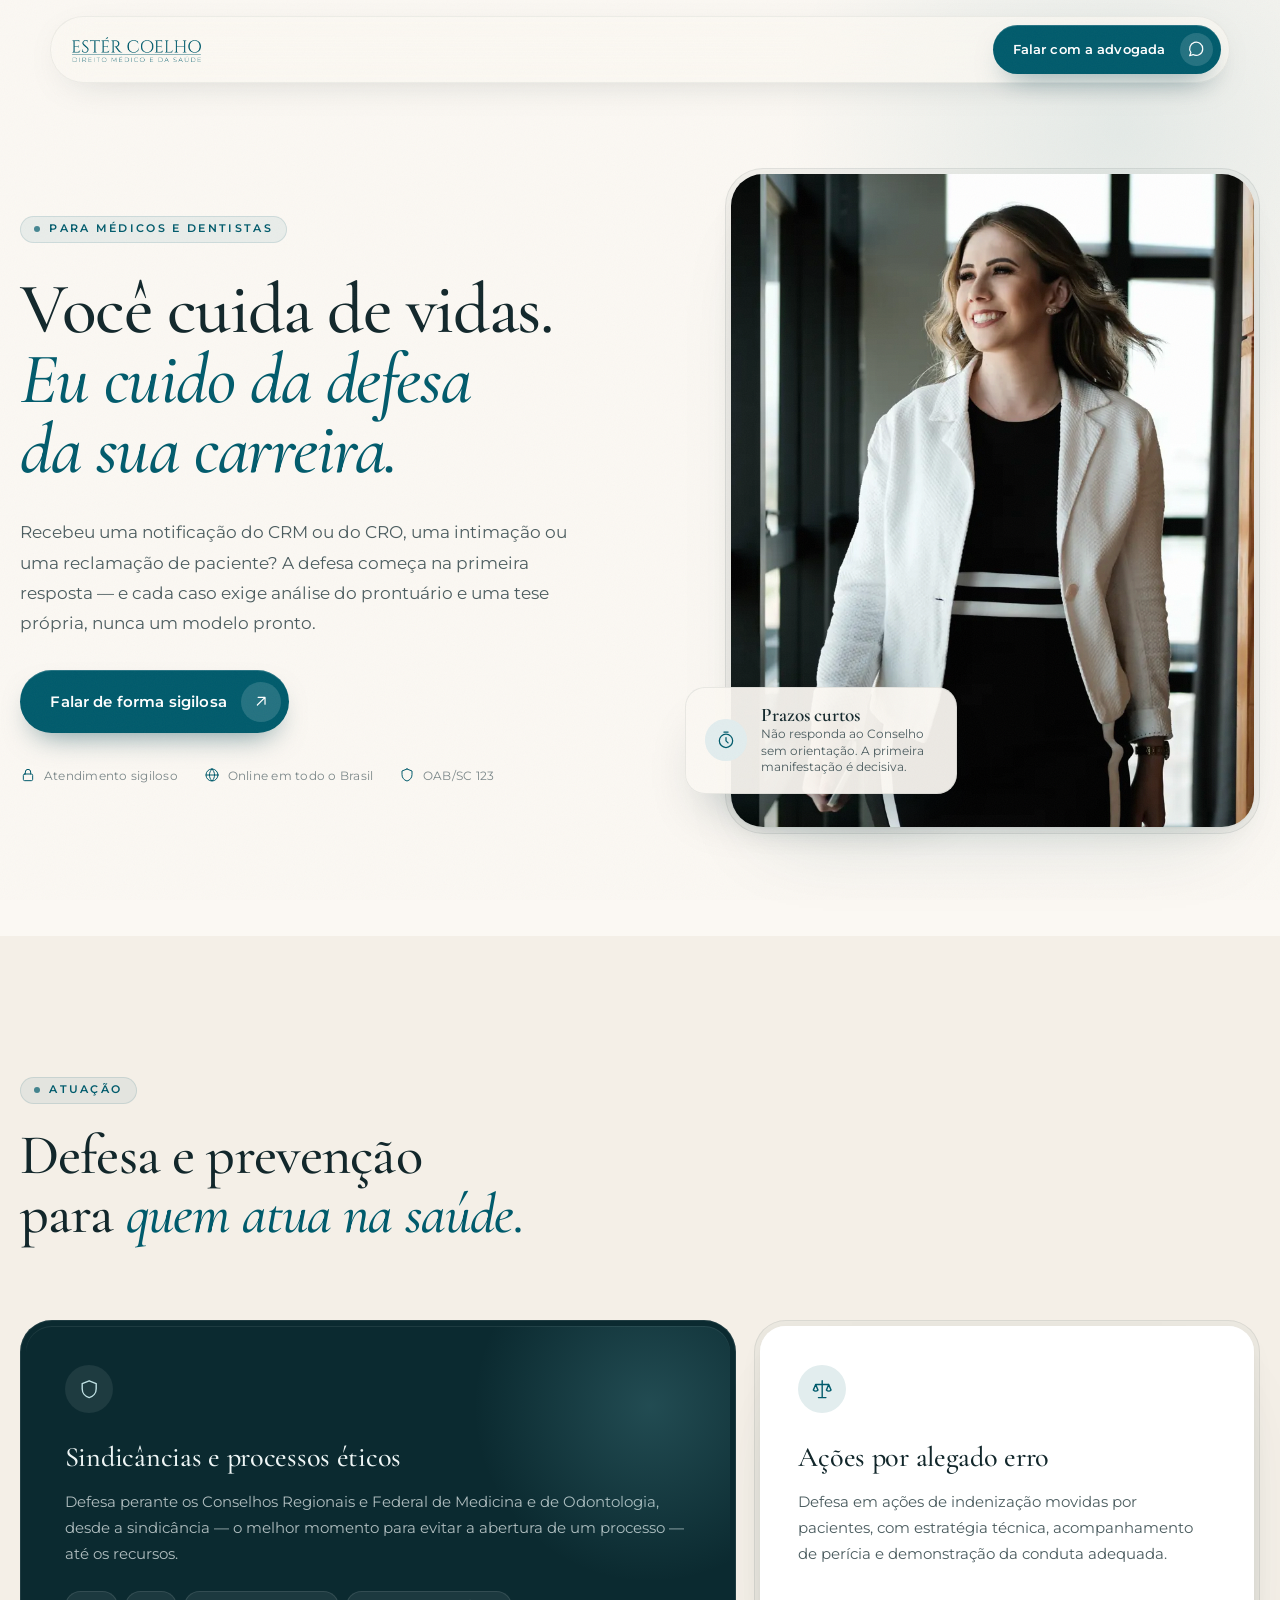
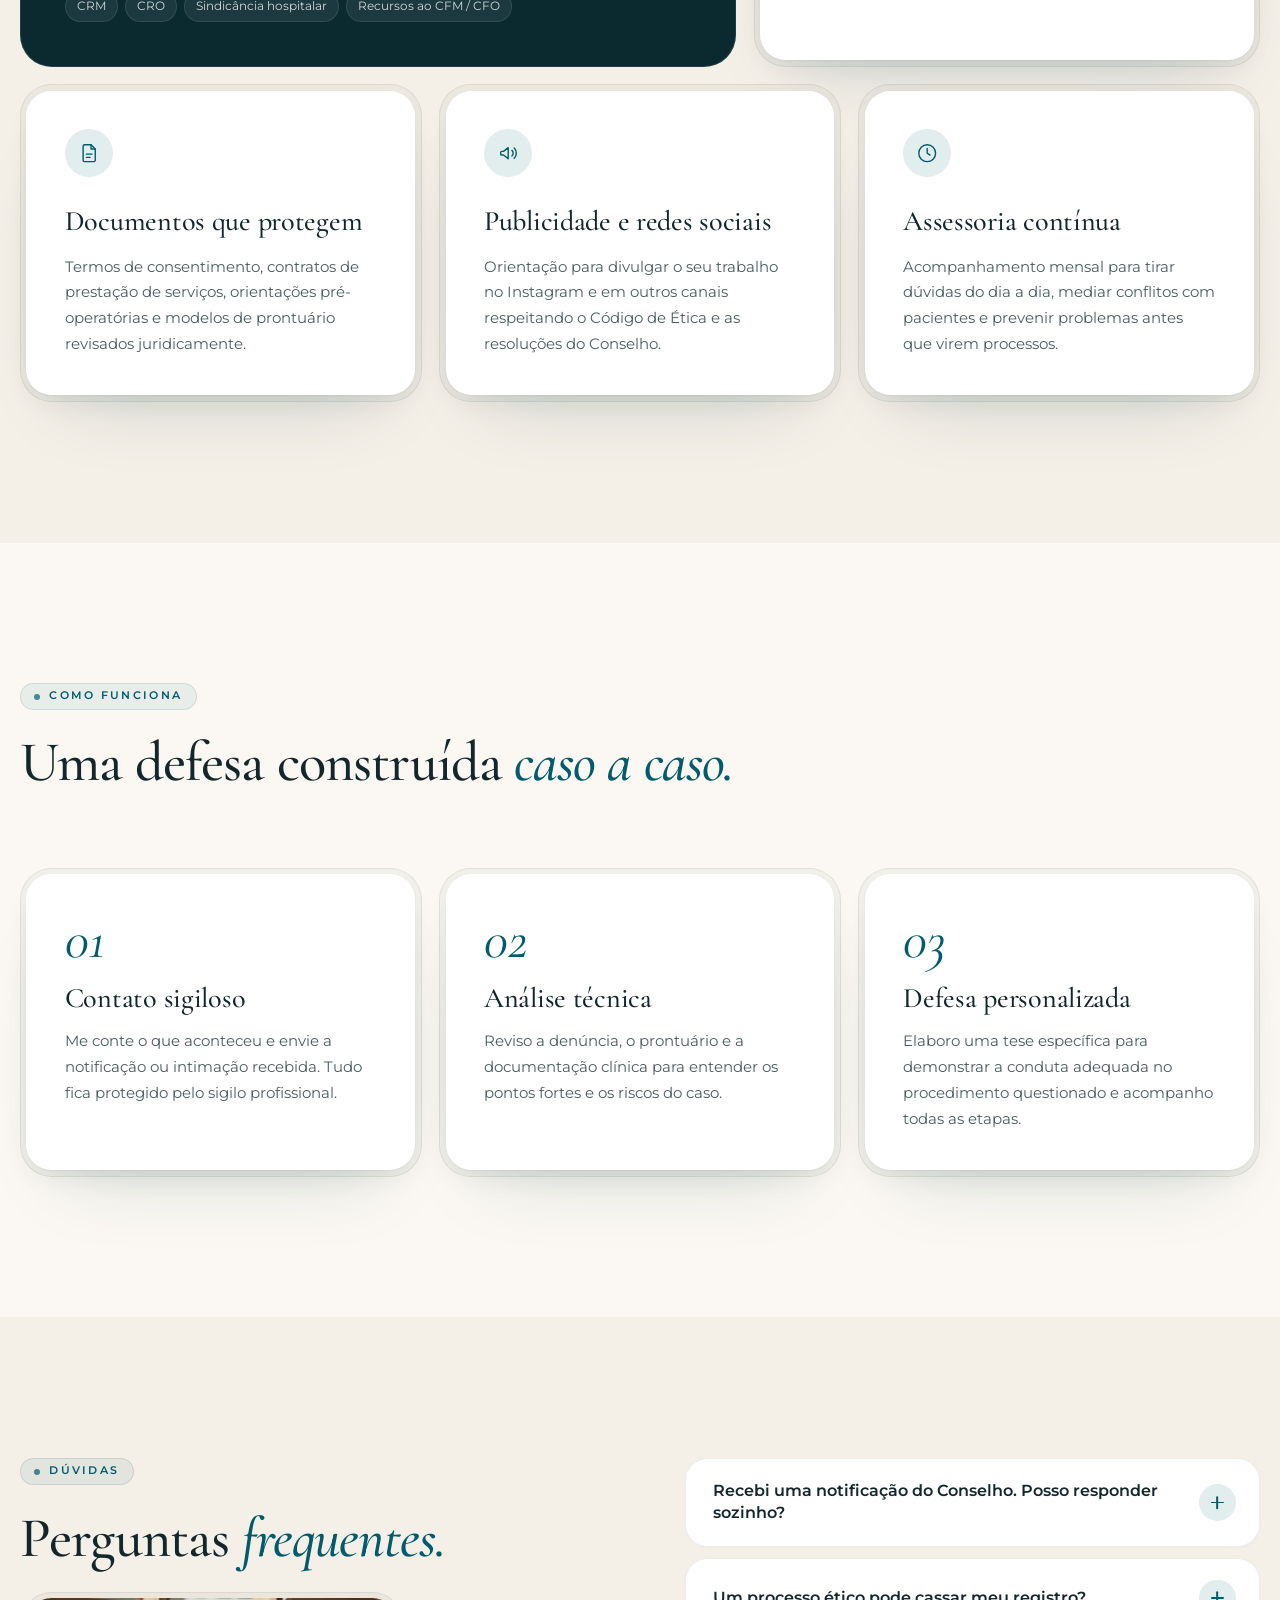
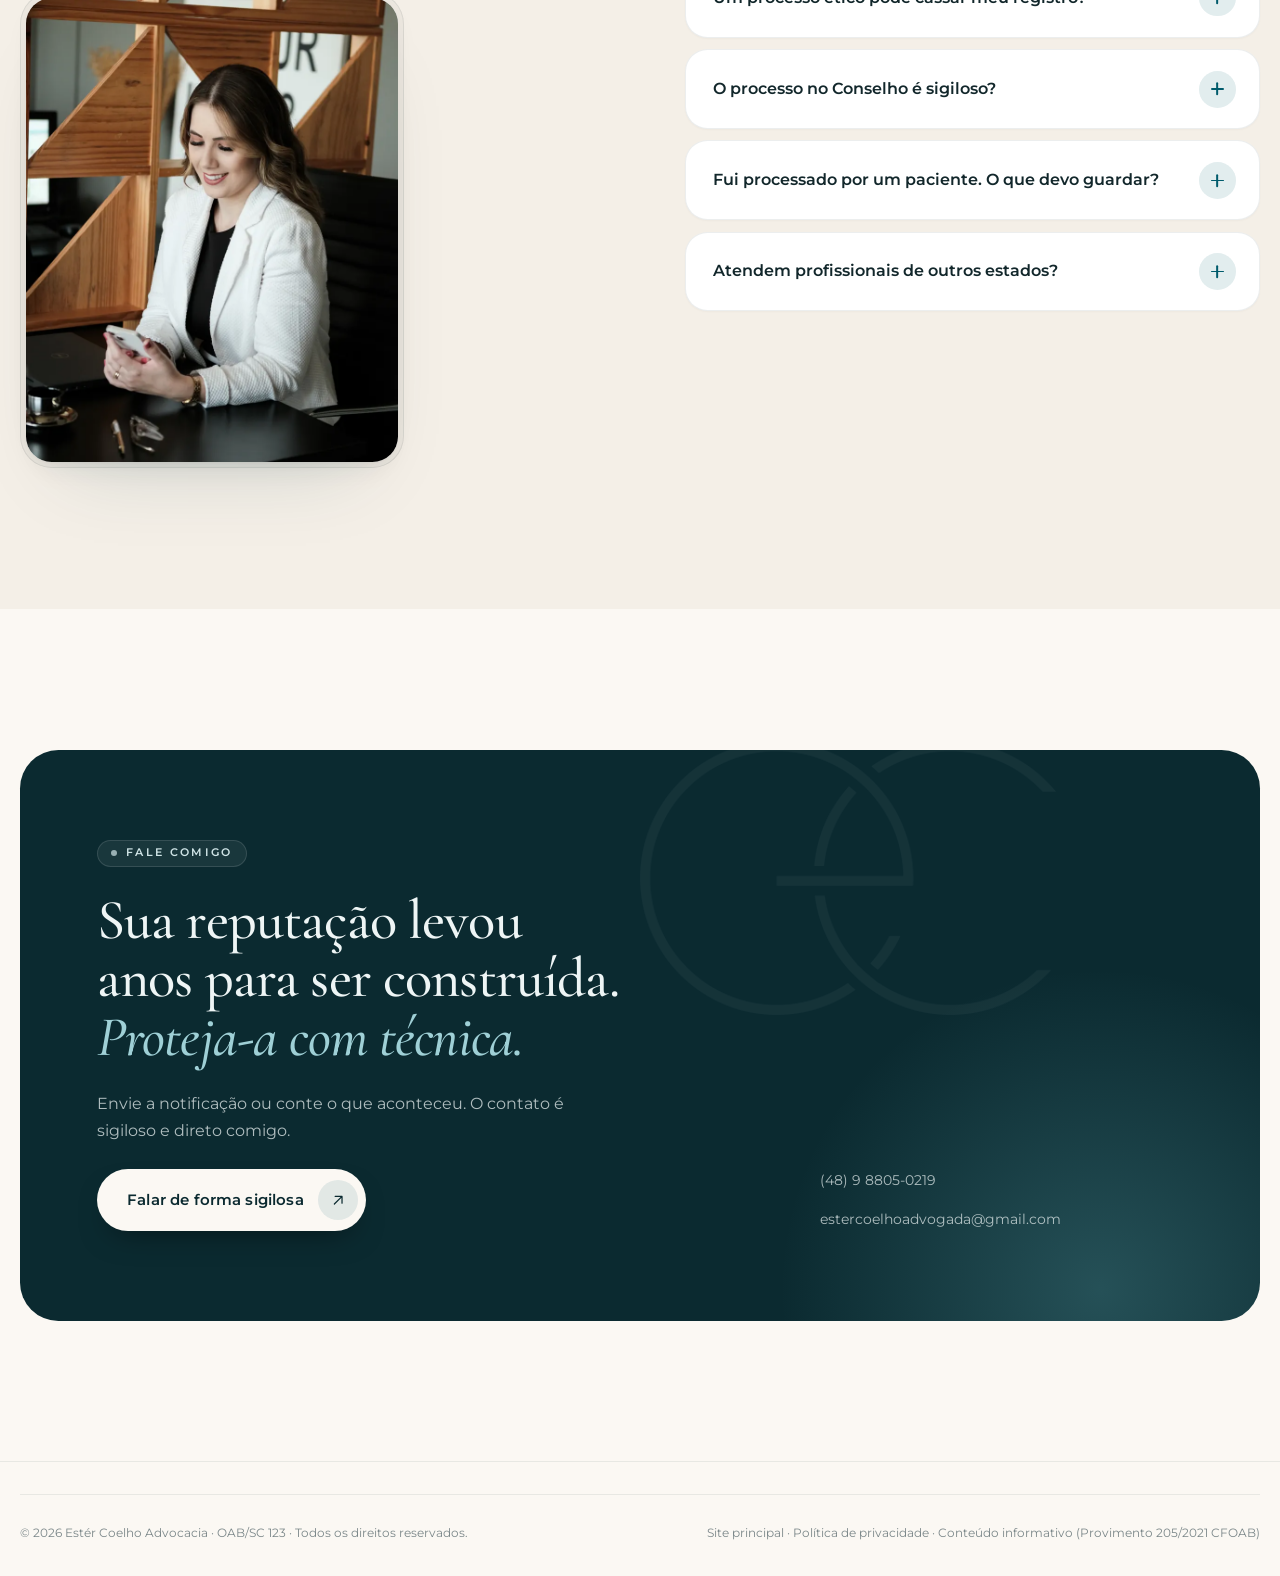
==== defesa-medica/index.html @ e285708c "Site Estér Coelho Advocacia: institucional e landing pages - Site institucional (Direito Médico e da" ====
<!doctype html>
<html lang="pt-BR">
<head>
  <meta charset="utf-8">
  <meta name="viewport" content="width=device-width, initial-scale=1">
  <title>Defesa de médicos e dentistas no CRM e CRO | Estér Coelho Advocacia</title>
  <meta name="description" content="Defesa técnica em sindicâncias e processos ético-profissionais no CRM e CRO e em ações por alegado erro médico ou odontológico. Atendimento sigiloso, online em todo o Brasil.">
  <meta name="theme-color" content="#fbf8f3">
  <link rel="canonical" href="https://estercoelho.akaistudio.com.br/defesa-medica/">
  <link rel="icon" type="image/png" href="../assets/img/favicon.png">
  <link rel="apple-touch-icon" href="../assets/img/apple-touch-icon.png">

  <meta property="og:type" content="website">
  <meta property="og:locale" content="pt_BR">
  <meta property="og:title" content="Recebeu uma notificação do CRM ou CRO?">
  <meta property="og:description" content="Defesa técnica e sigilosa para médicos e dentistas em processos éticos e ações judiciais.">
  <meta property="og:image" content="https://estercoelho.akaistudio.com.br/assets/img/ester-sorrindo-1400.webp">

  <link rel="preconnect" href="https://fonts.googleapis.com">
  <link rel="preconnect" href="https://fonts.gstatic.com" crossorigin>
  <link href="https://fonts.googleapis.com/css2?family=Cormorant+Garamond:ital,wght@0,500;0,600;1,500&family=Montserrat:wght@400;500;600&display=swap" rel="stylesheet">
  <link rel="stylesheet" href="../assets/css/style.css">
  <link rel="preload" as="image" href="../assets/img/ester-caminhando-800.webp" imagesrcset="../assets/img/ester-caminhando-800.webp 800w, ../assets/img/ester-caminhando-1400.webp 1400w" imagesizes="(max-width: 860px) 92vw, 44vw">
  <script>document.documentElement.classList.add("js")</script>
</head>
<body>
  <a class="skip-link" href="#conteudo">Pular para o conteúdo</a>

  <header class="nav lp-nav" aria-label="Principal">
    <a class="nav__brand" href="../" aria-label="Estér Coelho Advocacia — início">
      <img src="../assets/img/assinatura-cor.png" alt="Estér Coelho — Direito Médico e da Saúde" width="900" height="179">
    </a>
    <a class="btn nav__cta" data-cta="lp-defesa-nav" href="https://wa.me/5548988050219?text=Ol%C3%A1%2C%20sou%20profissional%20da%20sa%C3%BAde%20e%20preciso%20de%20orienta%C3%A7%C3%A3o%20sobre%20um%20processo." target="_blank" rel="noopener">
      <span class="nav__cta-label">Falar com a advogada</span>
      <span class="btn__icon" aria-hidden="true"><svg viewBox="0 0 24 24" fill="none" stroke="currentColor" stroke-width="1.6" stroke-linecap="round" stroke-linejoin="round"><path d="M20.5 11.6a8.5 8.5 0 0 1-12.6 7.4L3.5 20.5l1.6-4.2A8.5 8.5 0 1 1 20.5 11.6Z"/></svg></span>
    </a>
  </header>

  <main id="conteudo">

    <section class="hero lp-hero">
      <div class="wrap hero__grid">
        <div class="hero__copy">
          <span class="eyebrow reveal">Para médicos e dentistas</span>
          <h1 class="display reveal" style="--d:.08s">Você cuida de vidas. <em>Eu cuido da defesa da sua carreira.</em></h1>
          <p class="lead reveal" style="--d:.16s">Recebeu uma notificação do CRM ou do CRO, uma intimação ou uma reclamação de paciente? A defesa começa na primeira resposta — e cada caso exige análise do prontuário e uma tese própria, nunca um modelo pronto.</p>
          <div class="hero__actions reveal" style="--d:.24s">
            <a class="btn btn--lg" data-cta="lp-defesa-hero" href="https://wa.me/5548988050219?text=Ol%C3%A1%2C%20sou%20profissional%20da%20sa%C3%BAde%20e%20preciso%20de%20orienta%C3%A7%C3%A3o%20sobre%20um%20processo." target="_blank" rel="noopener">
              Falar de forma sigilosa
              <span class="btn__icon" aria-hidden="true"><svg viewBox="0 0 24 24" fill="none" stroke="currentColor" stroke-width="1.6" stroke-linecap="round" stroke-linejoin="round"><path d="M7 17 17 7M8 7h9v9"/></svg></span>
            </a>
          </div>
          <div class="hero__meta reveal" style="--d:.32s">
            <span><svg viewBox="0 0 24 24" fill="none" stroke="currentColor" stroke-width="1.5" stroke-linecap="round" stroke-linejoin="round"><rect x="5" y="10.5" width="14" height="10" rx="2"/><path d="M8 10.5V7.5a4 4 0 0 1 8 0v3"/></svg>Atendimento sigiloso</span>
            <span><svg viewBox="0 0 24 24" fill="none" stroke="currentColor" stroke-width="1.5" stroke-linecap="round" stroke-linejoin="round"><circle cx="12" cy="12" r="9"/><path d="M3 12h18M12 3c2.5 2.6 3.8 5.6 3.8 9s-1.3 6.4-3.8 9c-2.5-2.6-3.8-5.6-3.8-9S9.5 5.6 12 3Z"/></svg>Online em todo o Brasil</span>
            <span><svg viewBox="0 0 24 24" fill="none" stroke="currentColor" stroke-width="1.5" stroke-linecap="round" stroke-linejoin="round"><path d="M12 3 4.5 6v5.5c0 4.6 3.1 8.4 7.5 9.5 4.4-1.1 7.5-4.9 7.5-9.5V6L12 3Z"/></svg>OAB/SC 123</span>
          </div>
        </div>

        <div class="hero__visual reveal" style="--d:.2s">
          <div class="bezel">
            <div class="bezel__core photo">
              <img src="../assets/img/ester-caminhando-800.webp" srcset="../assets/img/ester-caminhando-800.webp 800w, ../assets/img/ester-caminhando-1400.webp 1400w" sizes="(max-width: 860px) 92vw, 44vw" alt="Advogada Estér Coelho caminhando no escritório, de blazer branco" width="800" height="1200" fetchpriority="high">
            </div>
          </div>
          <div class="float-card">
            <span class="float-card__icon" aria-hidden="true"><svg viewBox="0 0 24 24" fill="none" stroke="currentColor" stroke-width="1.5" stroke-linecap="round" stroke-linejoin="round"><circle cx="12" cy="13" r="8"/><path d="M12 9v4l2.5 2.5M9.5 2.5h5"/></svg></span>
            <div><strong>Prazos curtos</strong><small>Não responda ao Conselho sem orientação. A primeira manifestação é decisiva.</small></div>
          </div>
        </div>
      </div>
    </section>

    <section class="section section--tint">
      <div class="wrap">
        <div class="section-head">
          <span class="eyebrow reveal">Atuação</span>
          <h2 class="h2 reveal" style="--d:.08s">Defesa e prevenção para <em>quem atua na saúde.</em></h2>
        </div>
        <div class="bento">
          <article class="bezel bezel--dark span-7 reveal" style="background:var(--brand-night)">
            <div class="bezel__core card card--feature">
              <span class="card__icon" aria-hidden="true"><svg viewBox="0 0 24 24" fill="none" stroke="currentColor" stroke-width="1.5" stroke-linecap="round" stroke-linejoin="round"><path d="M12 3 4.5 6v5.5c0 4.6 3.1 8.4 7.5 9.5 4.4-1.1 7.5-4.9 7.5-9.5V6L12 3Z"/></svg></span>
              <h3 class="h3">Sindicâncias e processos éticos</h3>
              <p>Defesa perante os Conselhos Regionais e Federal de Medicina e de Odontologia, desde a sindicância — o melhor momento para evitar a abertura de um processo — até os recursos.</p>
              <ul class="chips"><li>CRM</li><li>CRO</li><li>Sindicância hospitalar</li><li>Recursos ao CFM / CFO</li></ul>
            </div>
          </article>
          <article class="bezel span-5 reveal" style="--d:.08s">
            <div class="bezel__core card">
              <span class="card__icon" aria-hidden="true"><svg viewBox="0 0 24 24" fill="none" stroke="currentColor" stroke-width="1.5" stroke-linecap="round" stroke-linejoin="round"><path d="M12 3v18M5 7h14M5 7l-2.5 6a3.5 3.5 0 0 0 5 0L5 7ZM19 7l-2.5 6a3.5 3.5 0 0 0 5 0L19 7ZM8 21h8"/></svg></span>
              <h3 class="h3">Ações por alegado erro</h3>
              <p>Defesa em ações de indenização movidas por pacientes, com estratégia técnica, acompanhamento de perícia e demonstração da conduta adequada.</p>
            </div>
          </article>
          <article class="bezel span-4 reveal">
            <div class="bezel__core card">
              <span class="card__icon" aria-hidden="true"><svg viewBox="0 0 24 24" fill="none" stroke="currentColor" stroke-width="1.5" stroke-linecap="round" stroke-linejoin="round"><path d="M14 3H7a1.5 1.5 0 0 0-1.5 1.5v15A1.5 1.5 0 0 0 7 21h10a1.5 1.5 0 0 0 1.5-1.5V7.5L14 3Z"/><path d="M14 3v4.5h4.5M9 13h6M9 16.5h4"/></svg></span>
              <h3 class="h3">Documentos que protegem</h3>
              <p>Termos de consentimento, contratos de prestação de serviços, orientações pré-operatórias e modelos de prontuário revisados juridicamente.</p>
            </div>
          </article>
          <article class="bezel span-4 reveal" style="--d:.08s">
            <div class="bezel__core card">
              <span class="card__icon" aria-hidden="true"><svg viewBox="0 0 24 24" fill="none" stroke="currentColor" stroke-width="1.5" stroke-linecap="round" stroke-linejoin="round"><path d="M4 11v2a1 1 0 0 0 1 1h2l5 4V6L7 10H5a1 1 0 0 0-1 1ZM16 9a4 4 0 0 1 0 6M18.5 6.5a8 8 0 0 1 0 11"/></svg></span>
              <h3 class="h3">Publicidade e redes sociais</h3>
              <p>Orientação para divulgar o seu trabalho no Instagram e em outros canais respeitando o Código de Ética e as resoluções do Conselho.</p>
            </div>
          </article>
          <article class="bezel span-4 reveal" style="--d:.16s">
            <div class="bezel__core card">
              <span class="card__icon" aria-hidden="true"><svg viewBox="0 0 24 24" fill="none" stroke="currentColor" stroke-width="1.5" stroke-linecap="round" stroke-linejoin="round"><circle cx="12" cy="12" r="9"/><path d="M12 7v5l3 2"/></svg></span>
              <h3 class="h3">Assessoria contínua</h3>
              <p>Acompanhamento mensal para tirar dúvidas do dia a dia, mediar conflitos com pacientes e prevenir problemas antes que virem processos.</p>
            </div>
          </article>
        </div>
      </div>
    </section>

    <section class="section">
      <div class="wrap">
        <div class="section-head">
          <span class="eyebrow reveal">Como funciona</span>
          <h2 class="h2 reveal" style="--d:.08s">Uma defesa construída <em>caso a caso.</em></h2>
        </div>
        <ol class="steps">
          <li class="bezel reveal">
            <div class="bezel__core step">
              <span class="step__num">01</span>
              <h3 class="h3">Contato sigiloso</h3>
              <p>Me conte o que aconteceu e envie a notificação ou intimação recebida. Tudo fica protegido pelo sigilo profissional.</p>
            </div>
          </li>
          <li class="bezel reveal" style="--d:.08s">
            <div class="bezel__core step">
              <span class="step__num">02</span>
              <h3 class="h3">Análise técnica</h3>
              <p>Reviso a denúncia, o prontuário e a documentação clínica para entender os pontos fortes e os riscos do caso.</p>
            </div>
          </li>
          <li class="bezel reveal" style="--d:.16s">
            <div class="bezel__core step">
              <span class="step__num">03</span>
              <h3 class="h3">Defesa personalizada</h3>
              <p>Elaboro uma tese específica para demonstrar a conduta adequada no procedimento questionado e acompanho todas as etapas.</p>
            </div>
          </li>
        </ol>
      </div>
    </section>

    <section class="section section--tint">
      <div class="wrap split">
        <div class="sticky">
          <span class="eyebrow reveal">Dúvidas</span>
          <h2 class="h2 reveal" style="--d:.08s">Perguntas <em>frequentes.</em></h2>
          <div class="bezel reveal" style="--d:.12s;max-width:24rem;width:100%">
            <div class="bezel__core photo" style="aspect-ratio:4/5">
              <img src="../assets/img/ester-sorrindo-800.webp" srcset="../assets/img/ester-sorrindo-800.webp 800w, ../assets/img/ester-sorrindo-1400.webp 1400w" sizes="(max-width: 860px) 92vw, 24rem" alt="Estér Coelho sorrindo à mesa de trabalho" width="800" height="1200" loading="lazy">
            </div>
          </div>
        </div>
        <div class="faq">
          <details class="reveal">
            <summary>Recebi uma notificação do Conselho. Posso responder sozinho?<span class="faq__toggle" aria-hidden="true"></span></summary>
            <div class="faq__body"><p>Pode, mas não é recomendável. A resposta na sindicância é analisada para decidir se um processo ético será aberto. Uma manifestação técnica e bem fundamentada pode encerrar o caso nessa fase.</p></div>
          </details>
          <details class="reveal">
            <summary>Um processo ético pode cassar meu registro?<span class="faq__toggle" aria-hidden="true"></span></summary>
            <div class="faq__body"><p>As penas vão de advertência confidencial a cassação, que é reservada aos casos mais graves. Por isso a defesa precisa ser técnica desde o início.</p></div>
          </details>
          <details class="reveal">
            <summary>O processo no Conselho é sigiloso?<span class="faq__toggle" aria-hidden="true"></span></summary>
            <div class="faq__body"><p>Sim. Sindicâncias e processos ético-profissionais tramitam em sigilo. O atendimento no escritório também é protegido pelo sigilo profissional da advocacia.</p></div>
          </details>
          <details class="reveal">
            <summary>Fui processado por um paciente. O que devo guardar?<span class="faq__toggle" aria-hidden="true"></span></summary>
            <div class="faq__body"><p>Prontuário completo, termos de consentimento, exames, fotos (quando houver), mensagens trocadas com o paciente e qualquer documento sobre o atendimento. Não altere o prontuário depois do fato.</p></div>
          </details>
          <details class="reveal">
            <summary>Atendem profissionais de outros estados?<span class="faq__toggle" aria-hidden="true"></span></summary>
            <div class="faq__body"><p>Sim. Grande parte dos atos é eletrônica, o que permite atuar junto a Conselhos e tribunais de diferentes estados.</p></div>
          </details>
        </div>
      </div>
    </section>

    <section class="section">
      <div class="wrap">
        <div class="cta reveal">
          <div class="cta__copy">
            <span class="eyebrow eyebrow--light">Fale comigo</span>
            <h2 class="h2">Sua reputação levou anos para ser construída. <em>Proteja-a com técnica.</em></h2>
            <p>Envie a notificação ou conte o que aconteceu. O contato é sigiloso e direto comigo.</p>
            <a class="btn btn--light btn--lg" data-cta="lp-defesa-final" href="https://wa.me/5548988050219?text=Ol%C3%A1%2C%20sou%20profissional%20da%20sa%C3%BAde%20e%20preciso%20de%20orienta%C3%A7%C3%A3o%20sobre%20um%20processo." target="_blank" rel="noopener">
              Falar de forma sigilosa
              <span class="btn__icon" aria-hidden="true"><svg viewBox="0 0 24 24" fill="none" stroke="currentColor" stroke-width="1.6" stroke-linecap="round" stroke-linejoin="round"><path d="M7 17 17 7M8 7h9v9"/></svg></span>
            </a>
          </div>
          <div class="cta__side">
            <a href="tel:+5548988050219">(48) 9 8805-0219</a>
            <a href="mailto:estercoelhoadvogada@gmail.com">estercoelhoadvogada@gmail.com</a>
          </div>
        </div>
      </div>
    </section>
  </main>

  <footer class="footer" style="padding-top:2rem">
    <div class="wrap">
      <div class="footer__bottom" style="margin-top:0">
        <span>© <span data-year>2026</span> Estér Coelho Advocacia · OAB/SC 123 · Todos os direitos reservados.</span>
        <span><a href="../">Site principal</a> · <a href="../politica-de-privacidade.html">Política de privacidade</a> · Conteúdo informativo (Provimento 205/2021 CFOAB)</span>
      </div>
    </div>
  </footer>

  <a class="wa-float" data-cta="lp-defesa-flutuante" href="https://wa.me/5548988050219?text=Ol%C3%A1%2C%20sou%20profissional%20da%20sa%C3%BAde%20e%20preciso%20de%20orienta%C3%A7%C3%A3o%20sobre%20um%20processo." target="_blank" rel="noopener" aria-label="Falar no WhatsApp">
    <span class="wa-float__icon" aria-hidden="true"><svg viewBox="0 0 24 24" fill="none" stroke="currentColor" stroke-width="1.6" stroke-linecap="round" stroke-linejoin="round"><path d="M20.5 11.6a8.5 8.5 0 0 1-12.6 7.4L3.5 20.5l1.6-4.2A8.5 8.5 0 1 1 20.5 11.6Z"/><path d="M9 8.7c.2-.5.5-.5.8-.5h.5c.2 0 .4 0 .6.5l.7 1.6c.1.2 0 .5-.1.7l-.5.6c-.1.2-.2.3 0 .6.5.9 1.4 1.8 2.4 2.3.3.1.4.1.6-.1l.6-.7c.2-.2.4-.2.6-.1l1.6.8c.2.1.4.2.4.4 0 .4-.1 1.2-.6 1.6-.5.4-1.3.6-2.1.4-2.2-.6-4.6-2.6-5.5-4.7-.4-1-.5-2.4.1-3.4Z"/></svg></span>
    <span class="wa-float__label">Fale comigo</span>
  </a>

  <script src="../assets/js/main.js" defer></script>
</body>
</html>
---- assets/css/style.css ----
/* ==========================================================================
   Estér Coelho Advocacia — design system
   Editorial luxury: creme quente, serifa nos títulos, verde-petróleo da marca
   ========================================================================== */

:root {
  --paper: #fbf8f3;
  --paper-2: #f4efe7;
  --paper-3: #ebe4d8;
  --ink: #12272b;
  --ink-soft: #4b5c5f;
  --ink-mute: #7b8789;
  --brand: #005b6c;
  --brand-deep: #00404c;
  --brand-night: #0b2a30;
  --brand-tint: #e2edee;
  --bronze: #a8825a;
  --line: rgba(18, 39, 43, 0.08);
  --line-strong: rgba(18, 39, 43, 0.14);

  --serif: "Cormorant Garamond", "Cormorant", Georgia, serif;
  --sans: "Montserrat", system-ui, sans-serif;

  --ease: cubic-bezier(0.32, 0.72, 0, 1);
  --ease-out: cubic-bezier(0.16, 1, 0.3, 1);

  --r-xl: 2rem;
  --r-lg: 1.5rem;
  --bezel: 0.4rem;

  --shadow-soft: 0 1px 2px rgba(18, 39, 43, 0.04), 0 12px 32px -12px rgba(18, 39, 43, 0.12),
    0 40px 80px -40px rgba(0, 64, 76, 0.18);

  --wrap: min(1240px, 100% - 2.5rem);
  --section-y: clamp(5.5rem, 11vw, 10rem);
}

/* ---------- reset ---------- */
*,
*::before,
*::after { box-sizing: border-box; }
html { -webkit-text-size-adjust: 100%; scroll-behavior: smooth; scroll-padding-top: 6rem; }
body {
  margin: 0;
  background: var(--paper);
  color: var(--ink);
  font-family: var(--sans);
  font-size: 1rem;
  line-height: 1.7;
  font-weight: 400;
  -webkit-font-smoothing: antialiased;
  text-rendering: optimizeLegibility;
  overflow-x: hidden;
}
img { display: block; max-width: 100%; height: auto; }
a { color: inherit; text-decoration: none; }
button { font: inherit; color: inherit; background: none; border: 0; cursor: pointer; }
h1, h2, h3, h4 { margin: 0; font-weight: 500; }
p { margin: 0; }
ul, ol { margin: 0; padding: 0; list-style: none; }
::selection { background: var(--brand); color: var(--paper); }
:focus-visible { outline: 2px solid var(--brand); outline-offset: 3px; border-radius: 6px; }

.sr-only {
  position: absolute; width: 1px; height: 1px; padding: 0; margin: -1px;
  overflow: hidden; clip: rect(0, 0, 0, 0); white-space: nowrap; border: 0;
}
.skip-link {
  position: fixed; left: 1rem; top: -4rem; z-index: 100;
  background: var(--brand); color: #fff; padding: 0.6rem 1rem; border-radius: 999px;
  transition: top 0.4s var(--ease);
}
.skip-link:focus { top: 1rem; }

/* papel: grão sutil fixo */
body::after {
  content: "";
  position: fixed; inset: 0; z-index: 90; pointer-events: none; opacity: 0.035;
  background-image: url("data:image/svg+xml,%3Csvg xmlns='http://www.w3.org/2000/svg' width='160' height='160'%3E%3Cfilter id='n'%3E%3CfeTurbulence type='fractalNoise' baseFrequency='.9' numOctaves='3' stitchTiles='stitch'/%3E%3C/filter%3E%3Crect width='100%25' height='100%25' filter='url(%23n)'/%3E%3C/svg%3E");
}

.wrap { width: var(--wrap); margin-inline: auto; }
.section { padding-block: var(--section-y); position: relative; }
.section--tint { background: var(--paper-2); }

/* ---------- tipografia ---------- */
.display {
  font-family: var(--serif);
  font-weight: 500;
  font-size: clamp(2.75rem, 6.4vw, 5.6rem);
  line-height: 0.98;
  letter-spacing: -0.02em;
  text-wrap: balance;
}
.display em, .h2 em { font-style: italic; color: var(--brand); font-weight: 500; }
.h2 {
  font-family: var(--serif);
  font-size: clamp(2.2rem, 4.4vw, 3.75rem);
  line-height: 1.04;
  letter-spacing: -0.015em;
  text-wrap: balance;
}
.h3 {
  font-family: var(--serif);
  font-size: clamp(1.5rem, 2.2vw, 1.9rem);
  line-height: 1.15;
  letter-spacing: -0.01em;
}
.lead { font-size: clamp(1.05rem, 1.35vw, 1.2rem); color: var(--ink-soft); max-width: 36rem; line-height: 1.75; }
.muted { color: var(--ink-soft); }

.eyebrow {
  display: inline-flex; align-items: center; gap: 0.55rem;
  justify-self: start; width: max-content; max-width: 100%;
  padding: 0.38rem 0.9rem;
  border-radius: 999px;
  background: rgba(0, 91, 108, 0.07);
  box-shadow: inset 0 0 0 1px rgba(0, 91, 108, 0.12);
  color: var(--brand);
  font-size: 0.66rem; font-weight: 600; letter-spacing: 0.22em; text-transform: uppercase;
  line-height: 1.4;
}
.eyebrow::before {
  content: ""; width: 6px; height: 6px; border-radius: 50%; background: currentColor; opacity: 0.7;
}
.eyebrow--light { color: #cfe4e6; background: rgba(255, 255, 255, 0.06); box-shadow: inset 0 0 0 1px rgba(255, 255, 255, 0.12); }

.section-head { display: grid; gap: 1.4rem; max-width: 46rem; margin-bottom: clamp(3rem, 6vw, 5rem); }
.section-head--split {
  max-width: none; grid-template-columns: 1fr 1fr; align-items: end; gap: 2rem 5rem;
}

/* ---------- botões ---------- */
.btn {
  --btn-bg: var(--brand);
  --btn-fg: #fff;
  --btn-icon: rgba(255, 255, 255, 0.14);
  display: inline-flex; align-items: center; gap: 0.9rem;
  padding: 0.5rem 0.5rem 0.5rem 1.6rem;
  min-height: 3.5rem;
  border-radius: 999px;
  background: var(--btn-bg); color: var(--btn-fg);
  font-size: 0.88rem; font-weight: 600; letter-spacing: 0.01em;
  box-shadow: inset 0 1px 0 rgba(255, 255, 255, 0.16), 0 14px 30px -14px rgba(0, 64, 76, 0.6);
  transition: transform 0.5s var(--ease), background-color 0.5s var(--ease), box-shadow 0.5s var(--ease);
  -webkit-tap-highlight-color: transparent;
}
.btn:hover { background: var(--brand-deep); box-shadow: inset 0 1px 0 rgba(255, 255, 255, 0.16), 0 18px 36px -14px rgba(0, 64, 76, 0.7); }
.btn:active { transform: scale(0.98); }
.btn__icon {
  display: grid; place-items: center; flex: none;
  width: 2.5rem; height: 2.5rem; border-radius: 50%;
  background: var(--btn-icon);
  transition: transform 0.6s var(--ease);
}
.btn__icon svg { width: 1.15rem; height: 1.15rem; }
.btn:hover .btn__icon { transform: translate(3px, -1px) scale(1.06); }

.btn--ghost {
  --btn-bg: transparent; --btn-fg: var(--ink); --btn-icon: rgba(18, 39, 43, 0.06);
  box-shadow: inset 0 0 0 1px var(--line-strong);
}
.btn--ghost:hover { background: rgba(18, 39, 43, 0.04); box-shadow: inset 0 0 0 1px var(--line-strong); }
.btn--light { --btn-bg: var(--paper); --btn-fg: var(--brand-night); --btn-icon: rgba(0, 91, 108, 0.1); box-shadow: 0 14px 30px -14px rgba(0, 0, 0, 0.5); }
.btn--light:hover { background: #fff; }
.btn--lg { min-height: 3.9rem; padding-left: 1.9rem; font-size: 0.95rem; }

.link-arrow {
  display: inline-flex; align-items: center; gap: 0.5rem;
  font-size: 0.82rem; font-weight: 600; color: var(--brand);
  letter-spacing: 0.02em;
}
.link-arrow svg { width: 1rem; height: 1rem; transition: transform 0.5s var(--ease); }
.link-arrow:hover svg { transform: translate(3px, -2px); }

/* ---------- nav: ilha flutuante ---------- */
.nav {
  position: fixed; top: 1rem; left: 50%; z-index: 40;
  transform: translateX(-50%);
  width: min(1180px, calc(100% - 1.5rem));
  display: flex; align-items: center; justify-content: space-between; gap: 1rem;
  padding: 0.55rem 0.55rem 0.55rem 1.4rem;
  border-radius: 999px;
  background: rgba(251, 248, 243, 0.72);
  -webkit-backdrop-filter: blur(18px) saturate(1.4);
  backdrop-filter: blur(18px) saturate(1.4);
  box-shadow: inset 0 0 0 1px rgba(18, 39, 43, 0.06), 0 10px 40px -20px rgba(18, 39, 43, 0.25);
  transition: transform 0.7s var(--ease), background-color 0.5s var(--ease);
}
.nav.is-hidden { transform: translate(-50%, -140%); }
.nav__brand img { height: 1.6rem; width: auto; }
.nav__links { display: flex; align-items: center; gap: 0.25rem; }
.nav__links a {
  padding: 0.55rem 0.95rem; border-radius: 999px;
  font-size: 0.8rem; font-weight: 500; color: var(--ink-soft);
  transition: color 0.4s var(--ease), background-color 0.4s var(--ease);
}
.nav__links a:hover { color: var(--ink); background: rgba(18, 39, 43, 0.05); }
.nav__cta { min-height: 2.9rem; padding-left: 1.25rem; font-size: 0.8rem; }
.nav__cta .btn__icon { width: 2.1rem; height: 2.1rem; }

.burger { display: none; position: relative; width: 2.9rem; height: 2.9rem; border-radius: 50%; background: var(--brand); flex: none; }
.burger span {
  position: absolute; left: 50%; top: 50%; width: 1.05rem; height: 1.5px; margin-left: -0.525rem;
  background: #fff; border-radius: 2px;
  transition: transform 0.6s var(--ease);
}
.burger span:nth-child(1) { transform: translateY(-3.5px); }
.burger span:nth-child(2) { transform: translateY(3.5px); }
.menu-open .burger span:nth-child(1) { transform: rotate(45deg); }
.menu-open .burger span:nth-child(2) { transform: rotate(-45deg); }

.menu {
  position: fixed; inset: 0; z-index: 35;
  display: flex; flex-direction: column; justify-content: center; gap: 2.5rem;
  padding: 7rem 1.75rem 2.5rem;
  background: rgba(251, 248, 243, 0.9);
  -webkit-backdrop-filter: blur(28px);
  backdrop-filter: blur(28px);
  opacity: 0; visibility: hidden;
  transition: opacity 0.6s var(--ease), visibility 0s linear 0.6s;
}
.menu-open .menu { opacity: 1; visibility: visible; transition: opacity 0.6s var(--ease); }
.menu__links { display: grid; gap: 0.4rem; }
.menu__links li { overflow: hidden; }
.menu__links a {
  display: block; font-family: var(--serif); font-size: clamp(2.2rem, 9vw, 3rem); line-height: 1.15; color: var(--ink);
  transform: translateY(110%); transition: transform 0.8s var(--ease);
}
.menu-open .menu__links a { transform: none; }
.menu-open .menu__links li:nth-child(2) a { transition-delay: 0.05s; }
.menu-open .menu__links li:nth-child(3) a { transition-delay: 0.1s; }
.menu-open .menu__links li:nth-child(4) a { transition-delay: 0.15s; }
.menu-open .menu__links li:nth-child(5) a { transition-delay: 0.2s; }
.menu__foot { font-size: 0.85rem; color: var(--ink-soft); display: grid; gap: 1.2rem; }
.menu-open { overflow: hidden; }

/* ---------- moldura dupla (double-bezel) ---------- */
.bezel {
  padding: var(--bezel);
  border-radius: var(--r-xl);
  background: rgba(18, 39, 43, 0.035);
  box-shadow: inset 0 0 0 1px var(--line);
}
.bezel__core {
  border-radius: calc(var(--r-xl) - var(--bezel));
  background: #fff;
  box-shadow: inset 0 1px 1px rgba(255, 255, 255, 0.9), var(--shadow-soft);
  overflow: hidden;
  height: 100%;
}
.bezel--dark { background: rgba(255, 255, 255, 0.05); box-shadow: inset 0 0 0 1px rgba(255, 255, 255, 0.09); }
.bezel--dark .bezel__core { background: rgba(255, 255, 255, 0.04); box-shadow: inset 0 1px 0 rgba(255, 255, 255, 0.08); }

.photo { position: relative; }
.photo img { width: 100%; height: 100%; object-fit: cover; }

/* ---------- hero ---------- */
.hero { padding-top: clamp(8rem, 14vw, 10.5rem); padding-bottom: clamp(4rem, 8vw, 7rem); position: relative; }
.hero::before {
  content: ""; position: absolute; z-index: -1; pointer-events: none;
  width: 60rem; height: 60rem; right: -20rem; top: -22rem; border-radius: 50%;
  background: radial-gradient(closest-side, rgba(0, 91, 108, 0.09), transparent 70%);
}
.hero__grid { display: grid; grid-template-columns: 1.08fr 0.92fr; gap: clamp(2.5rem, 6vw, 6rem); align-items: center; }
.hero__copy { display: grid; gap: 2rem; justify-items: start; }
.hero__actions { display: flex; flex-wrap: wrap; align-items: center; gap: 0.9rem; }
.hero__meta { display: flex; flex-wrap: wrap; gap: 0.6rem 1.6rem; font-size: 0.78rem; color: var(--ink-mute); letter-spacing: 0.02em; }
.hero__meta span { display: inline-flex; align-items: center; gap: 0.5rem; }
.hero__meta svg { width: 1rem; height: 1rem; color: var(--brand); }

.hero__visual { position: relative; }
.hero__visual .bezel { --r-xl: 2.4rem; }
.hero__visual .photo { aspect-ratio: 4 / 5; }
.float-card {
  position: absolute; left: -2.5rem; bottom: 2.5rem; z-index: 2;
  max-width: 17rem;
  padding: 1.1rem 1.25rem;
  border-radius: 1.25rem;
  background: rgba(251, 248, 243, 0.94);
  box-shadow: inset 0 0 0 1px var(--line), 0 30px 60px -30px rgba(0, 40, 48, 0.45);
  display: flex; gap: 0.9rem; align-items: center;
}
.float-card__icon { width: 2.6rem; height: 2.6rem; border-radius: 50%; flex: none; display: grid; place-items: center; background: var(--brand-tint); color: var(--brand); }
.float-card__icon svg { width: 1.25rem; height: 1.25rem; }
.float-card strong { display: block; font-family: var(--serif); font-size: 1.2rem; font-weight: 600; line-height: 1.15; }
.float-card small { font-size: 0.74rem; color: var(--ink-soft); line-height: 1.4; display: block; }

/* faixa de temas */
.ticker { border-block: 1px solid var(--line); overflow: hidden; padding-block: 1.3rem; }
.ticker__track { display: flex; gap: 3rem; width: max-content; animation: ticker 60s linear infinite; }
.ticker__track span {
  font-family: var(--serif); font-style: italic; font-size: 1.35rem; color: var(--ink-soft); white-space: nowrap;
  display: inline-flex; align-items: center; gap: 3rem;
}
.ticker__track span::after { content: "✦"; font-style: normal; font-size: 0.7rem; color: var(--bronze); }
@keyframes ticker { to { transform: translateX(-50%); } }

/* ---------- bento de áreas ---------- */
.bento { display: grid; grid-template-columns: repeat(12, 1fr); gap: 1.1rem; }
.bento > * { grid-column: span 4; }
.bento .span-7 { grid-column: span 7; }
.bento .span-5 { grid-column: span 5; }
.bento .span-4 { grid-column: span 4; }
.card { padding: clamp(1.75rem, 3vw, 2.5rem); display: flex; flex-direction: column; gap: 1rem; height: 100%; }
.card__icon {
  width: 3rem; height: 3rem; border-radius: 50%; display: grid; place-items: center;
  background: var(--brand-tint); color: var(--brand); margin-bottom: 0.75rem;
}
.card__icon svg { width: 1.4rem; height: 1.4rem; }
.card p { color: var(--ink-soft); font-size: 0.95rem; }
.card .link-arrow { margin-top: auto; padding-top: 1rem; }
.card--feature { background: var(--brand-night) !important; color: #eef5f5; position: relative; }
.card--feature .bezel__core, .bento .card--feature { background: var(--brand-night); }
.card--feature p { color: rgba(238, 245, 245, 0.72); }
.card--feature .card__icon { background: rgba(255, 255, 255, 0.08); color: #bfe0e3; }
.card--feature .link-arrow { color: #bfe0e3; }
.card--feature::after {
  content: ""; position: absolute; right: -6rem; top: -6rem; width: 22rem; height: 22rem; border-radius: 50%;
  background: radial-gradient(closest-side, rgba(116, 196, 205, 0.22), transparent); pointer-events: none;
}
.chips { display: flex; flex-wrap: wrap; gap: 0.45rem; margin-top: 0.5rem; }
.chips li {
  font-size: 0.74rem; padding: 0.35rem 0.75rem; border-radius: 999px;
  background: rgba(255, 255, 255, 0.07); box-shadow: inset 0 0 0 1px rgba(255, 255, 255, 0.1); color: rgba(238, 245, 245, 0.85);
}
.chips--light li { background: rgba(0, 91, 108, 0.06); box-shadow: inset 0 0 0 1px rgba(0, 91, 108, 0.1); color: var(--brand-deep); }

/* ---------- sobre ---------- */
.about { display: grid; grid-template-columns: 0.85fr 1.15fr; gap: clamp(3rem, 7vw, 7rem); align-items: center; }
.about__visual { position: relative; }
.about__visual .photo { aspect-ratio: 4 / 5; }
.about__visual .bezel { transform: rotate(-1.5deg); }
.about__badge {
  position: absolute; right: -1.5rem; top: 2rem;
  width: 8.5rem; height: 8.5rem; border-radius: 50%;
  display: grid; place-items: center; text-align: center;
  background: var(--brand); color: #fff; padding: 1rem;
  box-shadow: 0 24px 50px -20px rgba(0, 64, 76, 0.7);
  font-size: 0.68rem; letter-spacing: 0.16em; text-transform: uppercase; line-height: 1.5;
}
.about__badge strong { display: block; font-family: var(--serif); font-size: 2.6rem; letter-spacing: 0; text-transform: none; line-height: 1; font-weight: 500; }
.about__copy { display: grid; gap: 1.6rem; }
.about__copy p { color: var(--ink-soft); max-width: 38rem; }
.signature { font-family: var(--serif); font-style: italic; font-size: 1.6rem; color: var(--brand); }
.facts { display: grid; grid-template-columns: repeat(3, 1fr); gap: 1px; margin-top: 1rem; background: var(--line); border-radius: 1.25rem; overflow: hidden; box-shadow: inset 0 0 0 1px var(--line); }
.facts li { background: var(--paper); padding: 1.25rem 1.1rem; display: grid; gap: 0.2rem; }
.facts strong { font-family: var(--serif); font-size: 1.55rem; font-weight: 500; line-height: 1.1; color: var(--ink); }
.facts span { font-size: 0.74rem; color: var(--ink-mute); line-height: 1.45; }

/* ---------- passos ---------- */
.steps { display: grid; grid-template-columns: repeat(3, 1fr); gap: 1.1rem; counter-reset: step; }
.step { padding: clamp(1.75rem, 3vw, 2.4rem); display: grid; gap: 0.9rem; align-content: start; height: 100%; }
.step__num {
  font-family: var(--serif); font-size: 3.4rem; line-height: 1; color: var(--brand); font-style: italic;
}
.step p { color: var(--ink-soft); font-size: 0.95rem; }

/* ---------- lista com check ---------- */
.checklist { display: grid; gap: 0.15rem; }
.checklist li {
  display: grid; grid-template-columns: 1.6rem 1fr; gap: 0.85rem; align-items: start;
  padding: 0.95rem 0; border-bottom: 1px solid var(--line);
  font-size: 0.97rem; color: var(--ink);
}
.checklist li:last-child { border-bottom: 0; }
.checklist svg { width: 1.3rem; height: 1.3rem; color: var(--brand); margin-top: 0.2rem; }
.checklist--cols { grid-template-columns: 1fr 1fr; column-gap: 3rem; }
.checklist--cols li:nth-last-child(2) { border-bottom: 0; }

/* ---------- split genérico ---------- */
.split { display: grid; grid-template-columns: 1fr 1fr; gap: clamp(3rem, 7vw, 7rem); align-items: start; }
.split--center { align-items: center; }
.sticky { position: sticky; top: 7rem; display: grid; gap: 1.5rem; justify-items: start; }

/* ---------- FAQ ---------- */
.faq { display: grid; gap: 0.7rem; }
.faq details {
  border-radius: 1.4rem; background: #fff;
  box-shadow: inset 0 0 0 1px var(--line), 0 1px 2px rgba(18, 39, 43, 0.03);
  transition: box-shadow 0.5s var(--ease);
}
.faq details[open] { box-shadow: inset 0 0 0 1px rgba(0, 91, 108, 0.2), var(--shadow-soft); }
.faq summary {
  list-style: none; cursor: pointer;
  display: grid; grid-template-columns: 1fr auto; gap: 1.5rem; align-items: center;
  padding: 1.35rem 1.5rem 1.35rem 1.75rem;
  font-weight: 600; font-size: 0.98rem; line-height: 1.45;
}
.faq summary::-webkit-details-marker { display: none; }
.faq__toggle {
  position: relative; width: 2.3rem; height: 2.3rem; border-radius: 50%; flex: none;
  background: var(--brand-tint); transition: background-color 0.5s var(--ease), transform 0.6s var(--ease);
}
.faq__toggle::before, .faq__toggle::after {
  content: ""; position: absolute; left: 50%; top: 50%; width: 0.8rem; height: 1.5px; margin: -0.75px 0 0 -0.4rem;
  background: var(--brand); border-radius: 2px; transition: transform 0.6s var(--ease), background-color 0.5s var(--ease);
}
.faq__toggle::after { transform: rotate(90deg); }
.faq details[open] .faq__toggle { background: var(--brand); transform: rotate(180deg); }
.faq details[open] .faq__toggle::before, .faq details[open] .faq__toggle::after { background: #fff; }
.faq details[open] .faq__toggle::after { transform: rotate(0deg); }
.faq__body { padding: 0 1.75rem 1.6rem; color: var(--ink-soft); font-size: 0.95rem; display: grid; gap: 0.8rem; max-width: 46rem; }
.faq__body ul { list-style: disc; padding-left: 1.2rem; display: grid; gap: 0.25rem; }
.faq-group + .faq-group { margin-top: 3rem; }
.faq-group__title { font-size: 0.72rem; font-weight: 600; letter-spacing: 0.2em; text-transform: uppercase; color: var(--ink-mute); margin-bottom: 1rem; }

/* ---------- CTA escuro ---------- */
.cta {
  position: relative; overflow: hidden; isolation: isolate;
  background: var(--brand-night); color: #eef5f5;
  border-radius: 2.4rem;
  padding: clamp(3rem, 7vw, 6rem) clamp(1.75rem, 6vw, 5.5rem);
  display: grid; grid-template-columns: 1.3fr 0.7fr; gap: 3rem; align-items: end;
}
.cta::before {
  content: ""; position: absolute; z-index: -1; inset: auto -10rem -18rem auto; width: 40rem; height: 40rem; border-radius: 50%;
  background: radial-gradient(closest-side, rgba(116, 196, 205, 0.25), transparent);
}
.cta::after {
  content: ""; position: absolute; z-index: -1; left: 50%; top: -5rem; width: 26rem; height: 26rem;
  background: url("../img/monograma-branca.png") center / contain no-repeat; opacity: 0.045;
}
.cta .h2 em { color: #9fd0d6; }
.cta p { color: rgba(238, 245, 245, 0.72); max-width: 32rem; }
.cta__copy { display: grid; gap: 1.5rem; justify-items: start; }
.cta__side { display: grid; gap: 1rem; justify-items: start; font-size: 0.85rem; color: rgba(238, 245, 245, 0.7); }
.cta__side a:hover { color: #fff; }

/* ---------- contato ---------- */
.contact { display: grid; grid-template-columns: repeat(3, 1fr); gap: 1.1rem; }
.contact .card { gap: 0.4rem; }
.contact strong { font-family: var(--serif); font-size: 1.4rem; font-weight: 500; word-break: break-word; }
.contact small { font-size: 0.72rem; letter-spacing: 0.18em; text-transform: uppercase; color: var(--ink-mute); font-weight: 600; }

/* ---------- rodapé ---------- */
.footer { padding: clamp(4rem, 8vw, 6rem) 0 2rem; border-top: 1px solid var(--line); }
.footer__grid { display: grid; grid-template-columns: 1.3fr 1fr 1fr 1fr; gap: 3rem; }
.footer__brand { display: grid; gap: 1.25rem; align-content: start; }
.footer__brand img { width: 13rem; }
.footer__brand p { font-size: 0.88rem; color: var(--ink-soft); max-width: 22rem; }
.footer h4 { font-family: var(--sans); font-size: 0.7rem; font-weight: 600; letter-spacing: 0.2em; text-transform: uppercase; color: var(--ink-mute); margin-bottom: 1.1rem; }
.footer ul { display: grid; gap: 0.6rem; font-size: 0.88rem; color: var(--ink-soft); }
.footer ul a { transition: color 0.4s var(--ease); }
.footer ul a:hover { color: var(--brand); }
.footer__bottom {
  margin-top: 4rem; padding-top: 1.75rem; border-top: 1px solid var(--line);
  display: flex; flex-wrap: wrap; justify-content: space-between; gap: 1rem;
  font-size: 0.76rem; color: var(--ink-mute);
}
.footer__bottom a:hover { color: var(--brand); }

/* ---------- WhatsApp flutuante ---------- */
.wa-float {
  position: fixed; right: 1.25rem; bottom: 1.25rem; z-index: 30;
  display: inline-flex; align-items: center; gap: 0.6rem;
  height: 3.6rem; padding: 0 1.1rem 0 0.55rem; border-radius: 999px;
  background: var(--brand); color: #fff; font-size: 0.82rem; font-weight: 600;
  box-shadow: 0 18px 40px -16px rgba(0, 64, 76, 0.75), inset 0 1px 0 rgba(255, 255, 255, 0.16);
  transform: translateY(150%); opacity: 0;
  transition: transform 0.8s var(--ease), opacity 0.6s var(--ease), background-color 0.4s var(--ease);
}
.wa-float.is-visible { transform: none; opacity: 1; }
.wa-float:hover { background: var(--brand-deep); }
.wa-float__icon { width: 2.6rem; height: 2.6rem; border-radius: 50%; display: grid; place-items: center; background: rgba(255, 255, 255, 0.14); }
.wa-float__icon svg { width: 1.35rem; height: 1.35rem; }

/* ---------- LP: cabeçalho enxuto ---------- */
.lp-nav { justify-content: space-between; }
.lp-nav .nav__cta { display: inline-flex; width: auto; }
@media (max-width: 640px) {
  .lp-nav .nav__cta { padding: 0.4rem; min-height: 0; }
  .lp-nav .nav__cta-label { display: none; }
}
.lp-hero .display { font-size: clamp(2.6rem, 5.6vw, 5rem); }
.alert {
  display: flex; gap: 1rem; align-items: flex-start;
  padding: 1.25rem 1.4rem; border-radius: 1.25rem;
  background: rgba(168, 130, 90, 0.08); box-shadow: inset 0 0 0 1px rgba(168, 130, 90, 0.22);
  font-size: 0.92rem; color: var(--ink);
}
.alert svg { width: 1.4rem; height: 1.4rem; flex: none; color: var(--bronze); margin-top: 0.1rem; }

/* ---------- página de texto (política) ---------- */
.prose { max-width: 46rem; display: grid; gap: 1.1rem; color: var(--ink-soft); }
.prose h2 { font-family: var(--serif); font-size: 1.8rem; color: var(--ink); margin-top: 1.5rem; }
.prose ul { list-style: disc; padding-left: 1.2rem; display: grid; gap: 0.35rem; }
.prose a { color: var(--brand); text-decoration: underline; text-underline-offset: 3px; }

/* ---------- revelação ao rolar ---------- */
.js .reveal {
  opacity: 0; transform: translateY(2.5rem); filter: blur(6px);
  transition: opacity 1s var(--ease-out), transform 1.1s var(--ease-out), filter 1s var(--ease-out);
  transition-delay: var(--d, 0s);
}
.js .reveal.is-in { opacity: 1; transform: none; filter: none; }

@media (prefers-reduced-motion: reduce) {
  html { scroll-behavior: auto; }
  *, *::before, *::after { animation-duration: 0.01ms !important; transition-duration: 0.01ms !important; transition-delay: 0s !important; }
  .js .reveal { opacity: 1; transform: none; filter: none; }
}

/* ---------- responsivo ---------- */
@media (max-width: 1080px) {
  .nav__links { display: none; }
  .nav__cta { display: none; }
  .burger { display: block; }
  .footer__grid { grid-template-columns: 1fr 1fr; }
  .bento .span-7, .bento .span-5 { grid-column: span 12; }
  .bento .span-4 { grid-column: span 6; }
}
@media (min-width: 1081px) { .menu { display: none; } }

@media (max-width: 860px) {
  :root { --wrap: calc(100% - 2rem); }
  .hero__grid, .about, .split, .cta, .section-head--split { grid-template-columns: 1fr; }
  .hero__visual { max-width: 30rem; }
  .float-card { left: 1rem; bottom: 1rem; }
  .about__visual { max-width: 28rem; }
  .about__visual .bezel { transform: none; }
  .about__badge { right: 0.75rem; top: 0.75rem; width: 7rem; height: 7rem; }
  .about__badge strong { font-size: 2.1rem; }
  .steps, .contact { grid-template-columns: 1fr; }
  .sticky { position: static; }
  .checklist--cols { grid-template-columns: 1fr; }
  .checklist--cols li:nth-last-child(2) { border-bottom: 1px solid var(--line); }
}
@media (max-width: 640px) {
  .bento .span-4 { grid-column: span 12; }
  .facts { grid-template-columns: 1fr; }
  .footer__grid { grid-template-columns: 1fr; gap: 2.5rem; }
  .nav { padding-left: 1.1rem; }
  .nav__brand img { height: 1.3rem; }
  .btn { width: 100%; justify-content: space-between; }
  .hero__actions { width: 100%; }
  .wa-float__label { display: none; }
  .wa-float { padding: 0 0.5rem; }
  .cta { border-radius: 1.75rem; }
}
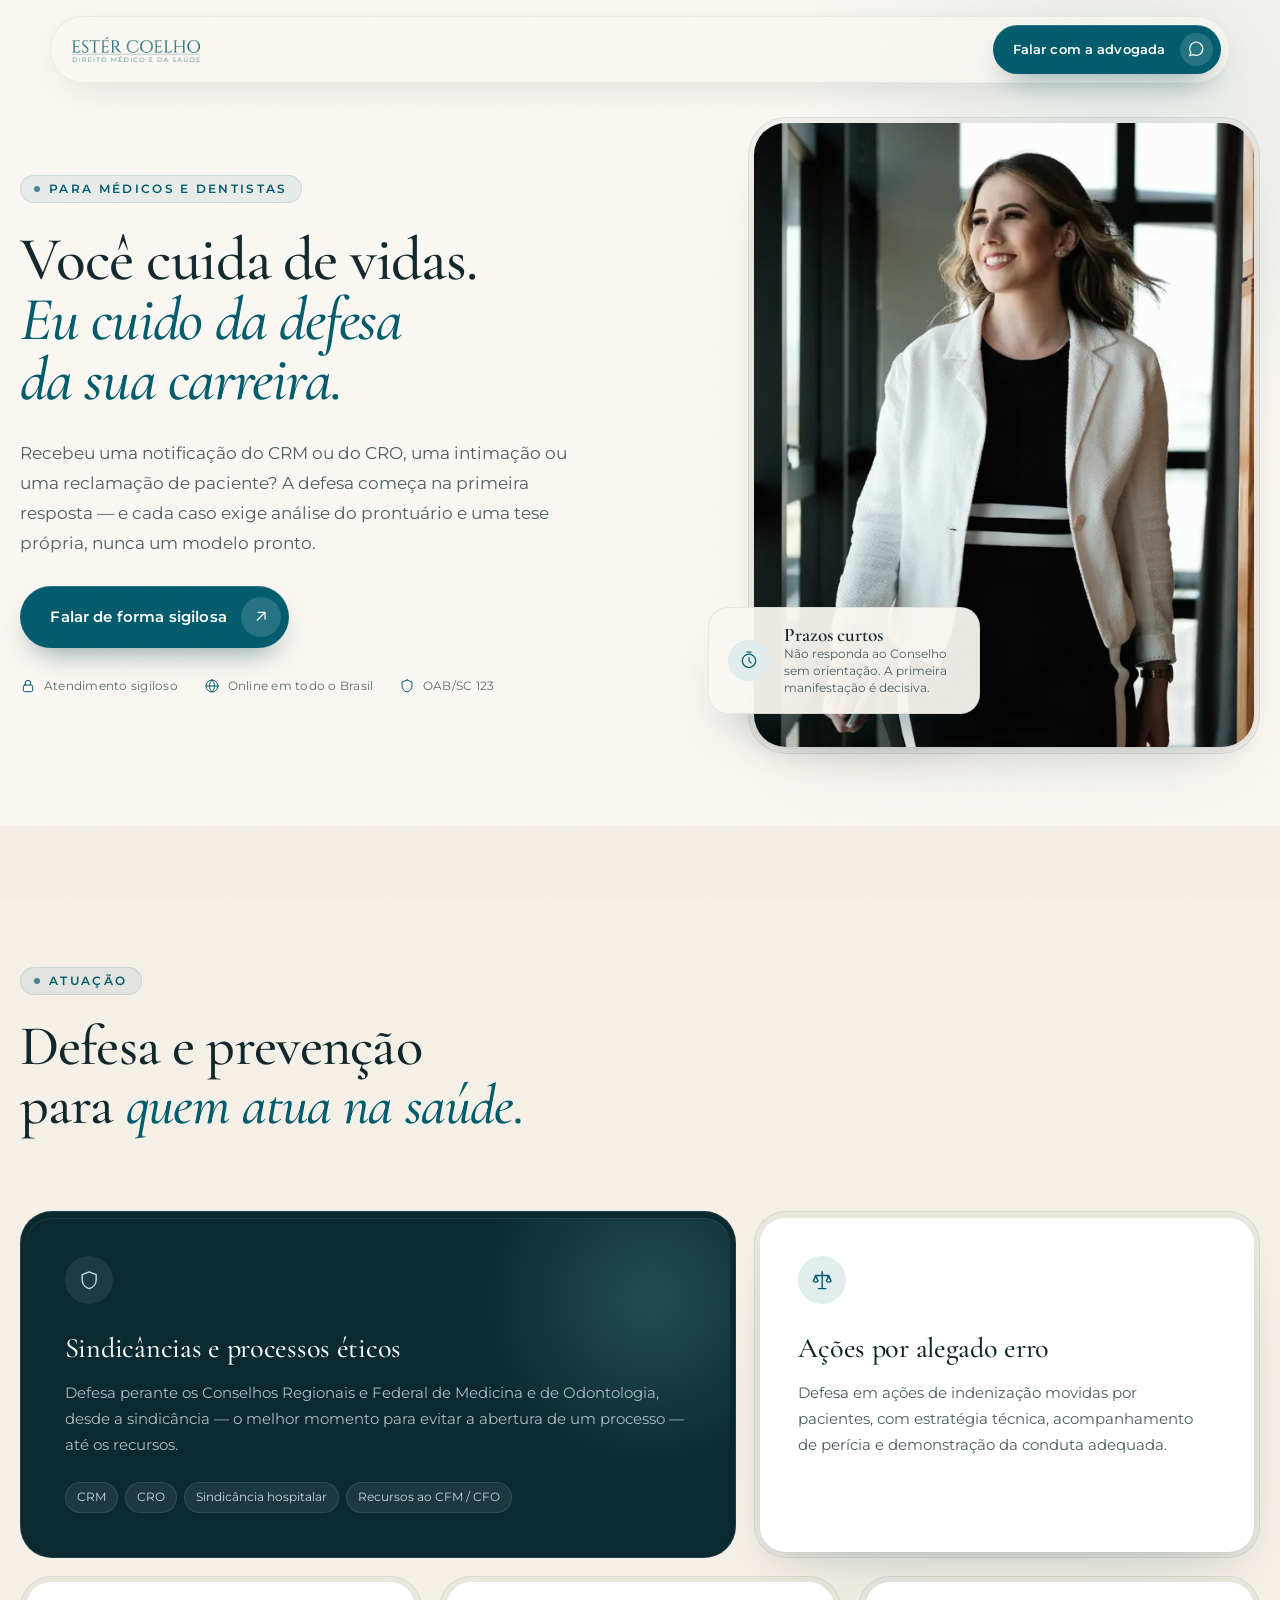
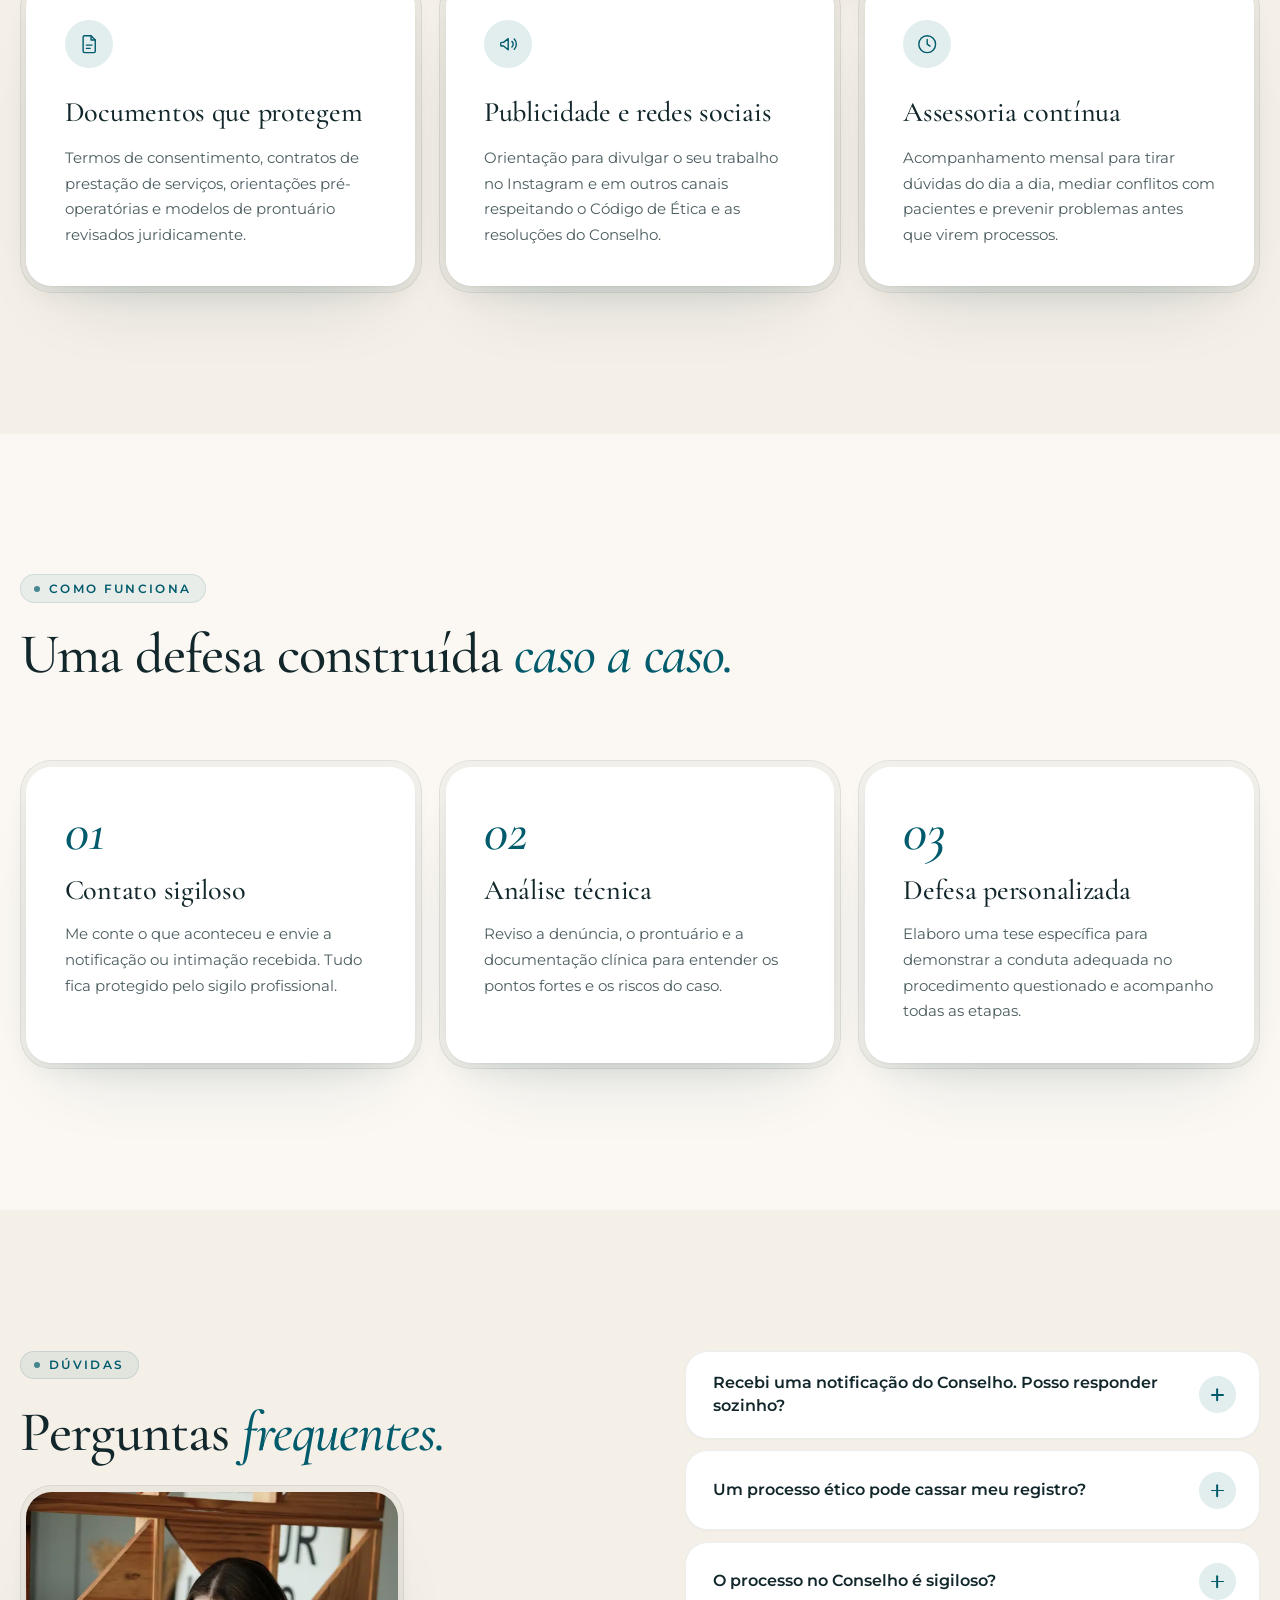
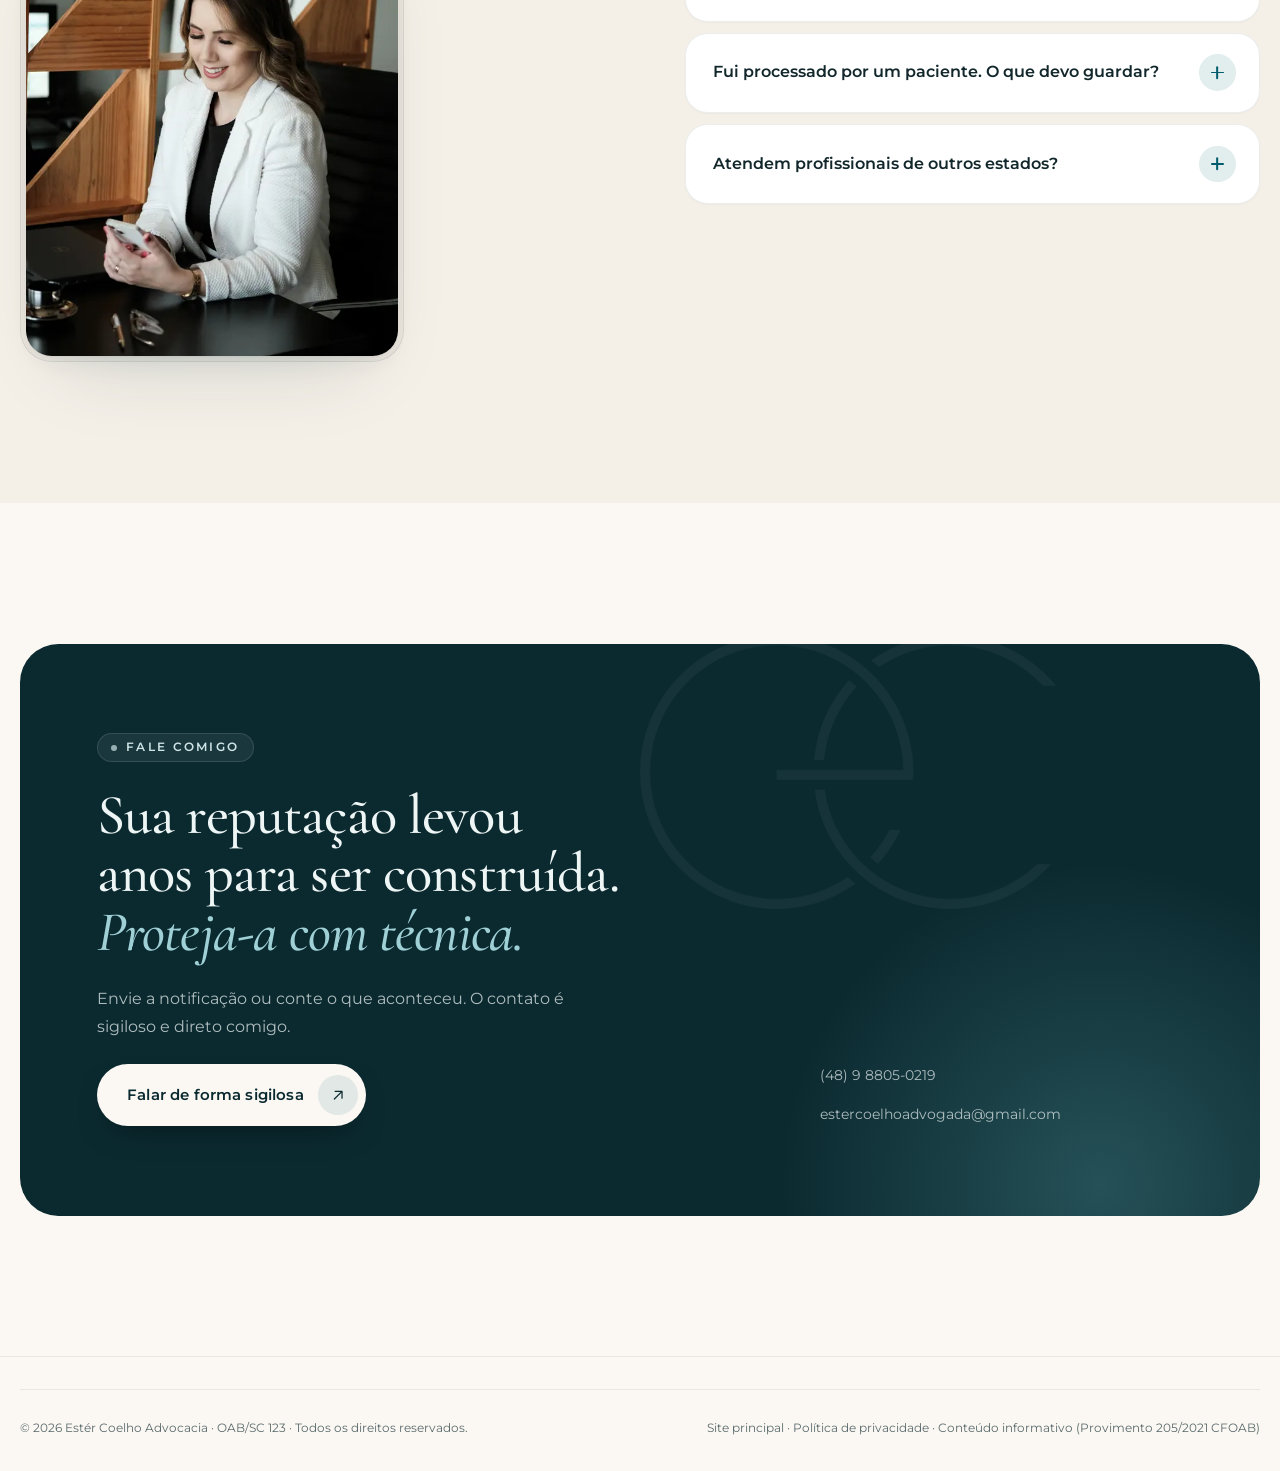
==== commit 3a2242e9: "Velocidade, SEO, âncoras do menu e card do WhatsApp - Fontes hospedadas no site com preload e reserv" ====
--- a/defesa-medica/index.html
+++ b/defesa-medica/index.html
@@ -3,8 +3,9 @@
 <head>
   <meta charset="utf-8">
   <meta name="viewport" content="width=device-width, initial-scale=1">
-  <title>Defesa de médicos e dentistas no CRM e CRO | Estér Coelho Advocacia</title>
-  <meta name="description" content="Defesa técnica em sindicâncias e processos ético-profissionais no CRM e CRO e em ações por alegado erro médico ou odontológico. Atendimento sigiloso, online em todo o Brasil.">
+  <title>Defesa de médicos e dentistas no CRM e CRO | Estér Coelho</title>
+  <meta name="description" content="Defesa técnica e sigilosa em sindicâncias e processos éticos no CRM e CRO e em ações por alegado erro médico. Atendimento em todo o Brasil.">
+  <meta name="robots" content="index, follow, max-image-preview:large">
   <meta name="theme-color" content="#fbf8f3">
   <link rel="canonical" href="https://estercoelho.akaistudio.com.br/defesa-medica/">
   <link rel="icon" type="image/png" href="../assets/img/favicon.png">
@@ -14,23 +15,112 @@
   <meta property="og:locale" content="pt_BR">
   <meta property="og:title" content="Recebeu uma notificação do CRM ou CRO?">
   <meta property="og:description" content="Defesa técnica e sigilosa para médicos e dentistas em processos éticos e ações judiciais.">
-  <meta property="og:image" content="https://estercoelho.akaistudio.com.br/assets/img/ester-sorrindo-1400.webp">
-
-  <link rel="preconnect" href="https://fonts.googleapis.com">
-  <link rel="preconnect" href="https://fonts.gstatic.com" crossorigin>
-  <link href="https://fonts.googleapis.com/css2?family=Cormorant+Garamond:ital,wght@0,500;0,600;1,500&family=Montserrat:wght@400;500;600&display=swap" rel="stylesheet">
-  <link rel="stylesheet" href="../assets/css/style.css">
-  <link rel="preload" as="image" href="../assets/img/ester-caminhando-800.webp" imagesrcset="../assets/img/ester-caminhando-800.webp 800w, ../assets/img/ester-caminhando-1400.webp 1400w" imagesizes="(max-width: 860px) 92vw, 44vw">
+  <meta property="og:url" content="https://estercoelho.akaistudio.com.br/defesa-medica/">
+  <meta property="og:site_name" content="Estér Coelho Advocacia">
+  <meta property="og:image" content="https://estercoelho.akaistudio.com.br/assets/img/og/defesa.jpg?v=2">
+  <meta property="og:image:type" content="image/jpeg">
+  <meta property="og:image:width" content="1200">
+  <meta property="og:image:height" content="630">
+  <meta property="og:image:alt" content="Estér Coelho Advocacia — Direito Médico e da Saúde">
+  <meta name="twitter:card" content="summary_large_image">
+  <link rel="preload" href="../assets/fonts/cormorant.woff2" as="font" type="font/woff2" crossorigin>
+  <link rel="preload" href="../assets/fonts/cormorant-italic.woff2" as="font" type="font/woff2" crossorigin>
+  <link rel="preload" href="../assets/fonts/montserrat.woff2" as="font" type="font/woff2" crossorigin>
+  <link rel="stylesheet" href="../assets/css/style.css?v=3">
+  <link rel="preload" as="image" href="../assets/img/ester-caminhando-800.webp" imagesrcset="../assets/img/ester-caminhando-600.webp 600w, ../assets/img/ester-caminhando-800.webp 800w, ../assets/img/ester-caminhando-1400.webp 1400w" imagesizes="(max-width: 860px) 92vw, 44vw">
   <script>document.documentElement.classList.add("js")</script>
+
+  <script type="application/ld+json">
+  {
+    "@context": "https://schema.org",
+    "@graph": [
+      {
+        "@type": "Service",
+        "name": "Defesa de médicos e dentistas em processos éticos e judiciais",
+        "serviceType": "Defesa de médicos e dentistas em processos éticos e judiciais",
+        "url": "https://estercoelho.akaistudio.com.br/defesa-medica/",
+        "provider": {
+          "@id": "https://estercoelho.akaistudio.com.br/#escritorio"
+        },
+        "areaServed": {
+          "@type": "Country",
+          "name": "Brasil"
+        }
+      },
+      {
+        "@type": "BreadcrumbList",
+        "itemListElement": [
+          {
+            "@type": "ListItem",
+            "position": 1,
+            "name": "Início",
+            "item": "https://estercoelho.akaistudio.com.br/"
+          },
+          {
+            "@type": "ListItem",
+            "position": 2,
+            "name": "Defesa médica",
+            "item": "https://estercoelho.akaistudio.com.br/defesa-medica/"
+          }
+        ]
+      },
+      {
+        "@type": "FAQPage",
+        "mainEntity": [
+          {
+            "@type": "Question",
+            "name": "Recebi uma notificação do Conselho. Posso responder sozinho?",
+            "acceptedAnswer": {
+              "@type": "Answer",
+              "text": "Pode, mas não é recomendável. A resposta na sindicância é analisada para decidir se um processo ético será aberto. Uma manifestação técnica e bem fundamentada pode encerrar o caso nessa fase."
+            }
+          },
+          {
+            "@type": "Question",
+            "name": "Um processo ético pode cassar meu registro?",
+            "acceptedAnswer": {
+              "@type": "Answer",
+              "text": "As penas vão de advertência confidencial a cassação, que é reservada aos casos mais graves. Por isso a defesa precisa ser técnica desde o início."
+            }
+          },
+          {
+            "@type": "Question",
+            "name": "O processo no Conselho é sigiloso?",
+            "acceptedAnswer": {
+              "@type": "Answer",
+              "text": "Sim. Sindicâncias e processos ético-profissionais tramitam em sigilo. O atendimento no escritório também é protegido pelo sigilo profissional da advocacia."
+            }
+          },
+          {
+            "@type": "Question",
+            "name": "Fui processado por um paciente. O que devo guardar?",
+            "acceptedAnswer": {
+              "@type": "Answer",
+              "text": "Prontuário completo, termos de consentimento, exames, fotos (quando houver), mensagens trocadas com o paciente e qualquer documento sobre o atendimento. Não altere o prontuário depois do fato."
+            }
+          },
+          {
+            "@type": "Question",
+            "name": "Atendem profissionais de outros estados?",
+            "acceptedAnswer": {
+              "@type": "Answer",
+              "text": "Sim. Grande parte dos atos é eletrônica, o que permite atuar junto a Conselhos e tribunais de diferentes estados."
+            }
+          }
+        ]
+      }
+    ]
+  }
+  </script>
 </head>
 <body>
   <a class="skip-link" href="#conteudo">Pular para o conteúdo</a>
 
   <header class="nav lp-nav" aria-label="Principal">
     <a class="nav__brand" href="../" aria-label="Estér Coelho Advocacia — início">
-      <img src="../assets/img/assinatura-cor.png" alt="Estér Coelho — Direito Médico e da Saúde" width="900" height="179">
+      <img src="../assets/img/assinatura-cor-300.webp" alt="Estér Coelho — Direito Médico e da Saúde" width="300" height="60">
     </a>
-    <a class="btn nav__cta" data-cta="lp-defesa-nav" href="https://wa.me/5548988050219?text=Ol%C3%A1%2C%20sou%20profissional%20da%20sa%C3%BAde%20e%20preciso%20de%20orienta%C3%A7%C3%A3o%20sobre%20um%20processo." target="_blank" rel="noopener">
+    <a class="btn nav__cta" aria-label="Falar com a advogada no WhatsApp" data-cta="lp-defesa-nav" href="https://wa.me/5548988050219?text=Ol%C3%A1%2C%20sou%20profissional%20da%20sa%C3%BAde%20e%20preciso%20de%20orienta%C3%A7%C3%A3o%20sobre%20um%20processo." target="_blank" rel="noopener">
       <span class="nav__cta-label">Falar com a advogada</span>
       <span class="btn__icon" aria-hidden="true"><svg viewBox="0 0 24 24" fill="none" stroke="currentColor" stroke-width="1.6" stroke-linecap="round" stroke-linejoin="round"><path d="M20.5 11.6a8.5 8.5 0 0 1-12.6 7.4L3.5 20.5l1.6-4.2A8.5 8.5 0 1 1 20.5 11.6Z"/></svg></span>
     </a>
@@ -41,26 +131,26 @@
     <section class="hero lp-hero">
       <div class="wrap hero__grid">
         <div class="hero__copy">
-          <span class="eyebrow reveal">Para médicos e dentistas</span>
-          <h1 class="display reveal" style="--d:.08s">Você cuida de vidas. <em>Eu cuido da defesa da sua carreira.</em></h1>
-          <p class="lead reveal" style="--d:.16s">Recebeu uma notificação do CRM ou do CRO, uma intimação ou uma reclamação de paciente? A defesa começa na primeira resposta — e cada caso exige análise do prontuário e uma tese própria, nunca um modelo pronto.</p>
-          <div class="hero__actions reveal" style="--d:.24s">
+          <span class="eyebrow rise">Para médicos e dentistas</span>
+          <h1 class="display rise" style="--d:.08s">Você cuida de vidas. <em>Eu cuido da defesa da sua carreira.</em></h1>
+          <p class="lead rise" style="--d:.16s">Recebeu uma notificação do CRM ou do CRO, uma intimação ou uma reclamação de paciente? A defesa começa na primeira resposta — e cada caso exige análise do prontuário e uma tese própria, nunca um modelo pronto.</p>
+          <div class="hero__actions rise" style="--d:.24s">
             <a class="btn btn--lg" data-cta="lp-defesa-hero" href="https://wa.me/5548988050219?text=Ol%C3%A1%2C%20sou%20profissional%20da%20sa%C3%BAde%20e%20preciso%20de%20orienta%C3%A7%C3%A3o%20sobre%20um%20processo." target="_blank" rel="noopener">
               Falar de forma sigilosa
               <span class="btn__icon" aria-hidden="true"><svg viewBox="0 0 24 24" fill="none" stroke="currentColor" stroke-width="1.6" stroke-linecap="round" stroke-linejoin="round"><path d="M7 17 17 7M8 7h9v9"/></svg></span>
             </a>
           </div>
-          <div class="hero__meta reveal" style="--d:.32s">
+          <div class="hero__meta rise" style="--d:.32s">
             <span><svg viewBox="0 0 24 24" fill="none" stroke="currentColor" stroke-width="1.5" stroke-linecap="round" stroke-linejoin="round"><rect x="5" y="10.5" width="14" height="10" rx="2"/><path d="M8 10.5V7.5a4 4 0 0 1 8 0v3"/></svg>Atendimento sigiloso</span>
             <span><svg viewBox="0 0 24 24" fill="none" stroke="currentColor" stroke-width="1.5" stroke-linecap="round" stroke-linejoin="round"><circle cx="12" cy="12" r="9"/><path d="M3 12h18M12 3c2.5 2.6 3.8 5.6 3.8 9s-1.3 6.4-3.8 9c-2.5-2.6-3.8-5.6-3.8-9S9.5 5.6 12 3Z"/></svg>Online em todo o Brasil</span>
             <span><svg viewBox="0 0 24 24" fill="none" stroke="currentColor" stroke-width="1.5" stroke-linecap="round" stroke-linejoin="round"><path d="M12 3 4.5 6v5.5c0 4.6 3.1 8.4 7.5 9.5 4.4-1.1 7.5-4.9 7.5-9.5V6L12 3Z"/></svg>OAB/SC 123</span>
           </div>
         </div>
 
-        <div class="hero__visual reveal" style="--d:.2s">
+        <div class="hero__visual rise" style="--d:.2s">
           <div class="bezel">
             <div class="bezel__core photo">
-              <img src="../assets/img/ester-caminhando-800.webp" srcset="../assets/img/ester-caminhando-800.webp 800w, ../assets/img/ester-caminhando-1400.webp 1400w" sizes="(max-width: 860px) 92vw, 44vw" alt="Advogada Estér Coelho caminhando no escritório, de blazer branco" width="800" height="1200" fetchpriority="high">
+              <img src="../assets/img/ester-caminhando-800.webp" srcset="../assets/img/ester-caminhando-600.webp 600w, ../assets/img/ester-caminhando-800.webp 800w, ../assets/img/ester-caminhando-1400.webp 1400w" sizes="(max-width: 860px) 92vw, 44vw" alt="Advogada Estér Coelho caminhando no escritório, de blazer branco" width="800" height="1200" fetchpriority="high">
             </div>
           </div>
           <div class="float-card">
@@ -157,7 +247,7 @@
           <h2 class="h2 reveal" style="--d:.08s">Perguntas <em>frequentes.</em></h2>
           <div class="bezel reveal" style="--d:.12s;max-width:24rem;width:100%">
             <div class="bezel__core photo" style="aspect-ratio:4/5">
-              <img src="../assets/img/ester-sorrindo-800.webp" srcset="../assets/img/ester-sorrindo-800.webp 800w, ../assets/img/ester-sorrindo-1400.webp 1400w" sizes="(max-width: 860px) 92vw, 24rem" alt="Estér Coelho sorrindo à mesa de trabalho" width="800" height="1200" loading="lazy">
+              <img src="../assets/img/ester-sorrindo-800.webp" srcset="../assets/img/ester-sorrindo-600.webp 600w, ../assets/img/ester-sorrindo-800.webp 800w, ../assets/img/ester-sorrindo-1400.webp 1400w" sizes="(max-width: 860px) 92vw, 24rem" alt="Estér Coelho sorrindo à mesa de trabalho" width="800" height="1200" loading="lazy" decoding="async">
             </div>
           </div>
         </div>
@@ -221,6 +311,6 @@
     <span class="wa-float__label">Fale comigo</span>
   </a>
 
-  <script src="../assets/js/main.js" defer></script>
+  <script src="../assets/js/main.js?v=3" defer></script>
 </body>
 </html>
--- a/assets/css/style.css
+++ b/assets/css/style.css
@@ -2,6 +2,33 @@
    Estér Coelho Advocacia — design system
    Editorial luxury: creme quente, serifa nos títulos, verde-petróleo da marca
    ========================================================================== */
+
+/* ---------- fontes (hospedadas no site, subconjunto latin) ---------- */
+@font-face {
+  font-family: "Cormorant Garamond"; font-style: normal; font-weight: 500 600; font-display: swap;
+  src: url("../fonts/cormorant.woff2") format("woff2");
+}
+@font-face {
+  font-family: "Cormorant Garamond"; font-style: italic; font-weight: 500; font-display: swap;
+  src: url("../fonts/cormorant-italic.woff2") format("woff2");
+}
+@font-face {
+  font-family: "Montserrat"; font-style: normal; font-weight: 400 600; font-display: swap;
+  src: url("../fonts/montserrat.woff2") format("woff2");
+}
+/* reservas com as mesmas medidas, para o texto não mudar de tamanho quando a fonte carregar */
+@font-face {
+  font-family: "Cormorant Fallback"; font-style: normal; src: local("Times New Roman"), local("Times");
+  size-adjust: 95.65%; ascent-override: 96.6%; descent-override: 30%; line-gap-override: 0%;
+}
+@font-face {
+  font-family: "Cormorant Fallback"; font-style: italic; src: local("Times New Roman Italic"), local("Times New Roman"), local("Times");
+  size-adjust: 86.5%; ascent-override: 106.82%; descent-override: 33.18%; line-gap-override: 0%;
+}
+@font-face {
+  font-family: "Montserrat Fallback"; src: local("Arial"), local("Helvetica");
+  size-adjust: 113.03%; ascent-override: 85.64%; descent-override: 22.21%; line-gap-override: 0%;
+}
 
 :root {
   --paper: #fbf8f3;
@@ -9,7 +36,7 @@
   --paper-3: #ebe4d8;
   --ink: #12272b;
   --ink-soft: #4b5c5f;
-  --ink-mute: #7b8789;
+  --ink-mute: #5a6a6c;
   --brand: #005b6c;
   --brand-deep: #00404c;
   --brand-night: #0b2a30;
@@ -18,8 +45,8 @@
   --line: rgba(18, 39, 43, 0.08);
   --line-strong: rgba(18, 39, 43, 0.14);
 
-  --serif: "Cormorant Garamond", "Cormorant", Georgia, serif;
-  --sans: "Montserrat", system-ui, sans-serif;
+  --serif: "Cormorant Garamond", "Cormorant Fallback", Georgia, serif;
+  --sans: "Montserrat", "Montserrat Fallback", system-ui, sans-serif;
 
   --ease: cubic-bezier(0.32, 0.72, 0, 1);
   --ease-out: cubic-bezier(0.16, 1, 0.3, 1);
@@ -32,14 +59,17 @@
     0 40px 80px -40px rgba(0, 64, 76, 0.18);
 
   --wrap: min(1240px, 100% - 2.5rem);
-  --section-y: clamp(5.5rem, 11vw, 10rem);
+  --section-y: clamp(6.5rem, 11vw, 10rem);
+  --anchor-y: 7.25rem; /* onde o título da seção fica após clicar no menu */
 }
 
 /* ---------- reset ---------- */
 *,
 *::before,
 *::after { box-sizing: border-box; }
-html { -webkit-text-size-adjust: 100%; scroll-behavior: smooth; scroll-padding-top: 6rem; }
+html { -webkit-text-size-adjust: 100%; scroll-behavior: smooth; }
+[id] { scroll-margin-top: var(--anchor-y); }
+section[id] { scroll-margin-top: min(0px, calc(var(--anchor-y) - var(--section-y))); }
 body {
   margin: 0;
   background: var(--paper);
@@ -51,7 +81,9 @@
   -webkit-font-smoothing: antialiased;
   text-rendering: optimizeLegibility;
   overflow-x: hidden;
-}
+  overflow-x: clip;
+}
+html { overflow-x: clip; }
 img { display: block; max-width: 100%; height: auto; }
 a { color: inherit; text-decoration: none; }
 button { font: inherit; color: inherit; background: none; border: 0; cursor: pointer; }
@@ -87,7 +119,7 @@
 .display {
   font-family: var(--serif);
   font-weight: 500;
-  font-size: clamp(2.75rem, 6.4vw, 5.6rem);
+  font-size: clamp(2.6rem, min(6vw, 8.6vh), 4.9rem);
   line-height: 0.98;
   letter-spacing: -0.02em;
   text-wrap: balance;
@@ -111,13 +143,13 @@
 
 .eyebrow {
   display: inline-flex; align-items: center; gap: 0.55rem;
-  justify-self: start; width: max-content; max-width: 100%;
+  justify-self: start; width: fit-content; max-width: 100%;
   padding: 0.38rem 0.9rem;
   border-radius: 999px;
   background: rgba(0, 91, 108, 0.07);
   box-shadow: inset 0 0 0 1px rgba(0, 91, 108, 0.12);
   color: var(--brand);
-  font-size: 0.66rem; font-weight: 600; letter-spacing: 0.22em; text-transform: uppercase;
+  font-size: 0.72rem; font-weight: 600; letter-spacing: 0.2em; text-transform: uppercase;
   line-height: 1.4;
 }
 .eyebrow::before {
@@ -188,6 +220,7 @@
   transition: transform 0.7s var(--ease), background-color 0.5s var(--ease);
 }
 .nav.is-hidden { transform: translate(-50%, -140%); }
+.nav__brand { display: flex; align-items: center; min-height: 2.75rem; }
 .nav__brand img { height: 1.6rem; width: auto; }
 .nav__links { display: flex; align-items: center; gap: 0.25rem; }
 .nav__links a {
@@ -256,14 +289,15 @@
 .photo img { width: 100%; height: 100%; object-fit: cover; }
 
 /* ---------- hero ---------- */
-.hero { padding-top: clamp(8rem, 14vw, 10.5rem); padding-bottom: clamp(4rem, 8vw, 7rem); position: relative; }
+.hero { padding-top: clamp(7rem, 13vh, 9.5rem); padding-bottom: clamp(3.5rem, 8vh, 6rem); position: relative; overflow: hidden; overflow: clip; }
 .hero::before {
   content: ""; position: absolute; z-index: -1; pointer-events: none;
   width: 60rem; height: 60rem; right: -20rem; top: -22rem; border-radius: 50%;
   background: radial-gradient(closest-side, rgba(0, 91, 108, 0.09), transparent 70%);
 }
 .hero__grid { display: grid; grid-template-columns: 1.08fr 0.92fr; gap: clamp(2.5rem, 6vw, 6rem); align-items: center; }
-.hero__copy { display: grid; gap: 2rem; justify-items: start; }
+.hero__grid > * { min-width: 0; }
+.hero__copy { display: grid; gap: clamp(1.25rem, 3vh, 2rem); justify-items: start; }
 .hero__actions { display: flex; flex-wrap: wrap; align-items: center; gap: 0.9rem; }
 .hero__meta { display: flex; flex-wrap: wrap; gap: 0.6rem 1.6rem; font-size: 0.78rem; color: var(--ink-mute); letter-spacing: 0.02em; }
 .hero__meta span { display: inline-flex; align-items: center; gap: 0.5rem; }
@@ -271,6 +305,7 @@
 
 .hero__visual { position: relative; }
 .hero__visual .bezel { --r-xl: 2.4rem; }
+.hero__visual { justify-self: end; width: min(100%, 32rem, calc((100svh - 9rem) * 0.8)); }
 .hero__visual .photo { aspect-ratio: 4 / 5; }
 .float-card {
   position: absolute; left: -2.5rem; bottom: 2.5rem; z-index: 2;
@@ -285,6 +320,10 @@
 .float-card__icon svg { width: 1.25rem; height: 1.25rem; }
 .float-card strong { display: block; font-family: var(--serif); font-size: 1.2rem; font-weight: 600; line-height: 1.15; }
 .float-card small { font-size: 0.74rem; color: var(--ink-soft); line-height: 1.4; display: block; }
+
+/* entrada do topo só com movimento (sem esconder), para não atrasar a primeira exibição */
+@keyframes rise { from { transform: translateY(1.25rem); } }
+.rise { animation: rise 1s var(--ease-out) both; animation-delay: var(--d, 0s); }
 
 /* faixa de temas */
 .ticker { border-block: 1px solid var(--line); overflow: hidden; padding-block: 1.3rem; }
@@ -419,7 +458,7 @@
 }
 .cta::after {
   content: ""; position: absolute; z-index: -1; left: 50%; top: -5rem; width: 26rem; height: 26rem;
-  background: url("../img/monograma-branca.png") center / contain no-repeat; opacity: 0.045;
+  background: url("../img/monograma-branca-400.webp") center / contain no-repeat; opacity: 0.045;
 }
 .cta .h2 em { color: #9fd0d6; }
 .cta p { color: rgba(238, 245, 245, 0.72); max-width: 32rem; }
@@ -439,7 +478,7 @@
 .footer__brand { display: grid; gap: 1.25rem; align-content: start; }
 .footer__brand img { width: 13rem; }
 .footer__brand p { font-size: 0.88rem; color: var(--ink-soft); max-width: 22rem; }
-.footer h4 { font-family: var(--sans); font-size: 0.7rem; font-weight: 600; letter-spacing: 0.2em; text-transform: uppercase; color: var(--ink-mute); margin-bottom: 1.1rem; }
+.footer__title { font-family: var(--sans); font-size: 0.7rem; font-weight: 600; letter-spacing: 0.2em; text-transform: uppercase; color: var(--ink-mute); margin-bottom: 1.1rem; }
 .footer ul { display: grid; gap: 0.6rem; font-size: 0.88rem; color: var(--ink-soft); }
 .footer ul a { transition: color 0.4s var(--ease); }
 .footer ul a:hover { color: var(--brand); }
@@ -472,7 +511,7 @@
   .lp-nav .nav__cta { padding: 0.4rem; min-height: 0; }
   .lp-nav .nav__cta-label { display: none; }
 }
-.lp-hero .display { font-size: clamp(2.6rem, 5.6vw, 5rem); }
+.lp-hero .display { font-size: clamp(2.35rem, min(4.8vw, 7vh), 4.2rem); }
 .alert {
   display: flex; gap: 1rem; align-items: flex-start;
   padding: 1.25rem 1.4rem; border-radius: 1.25rem;
@@ -497,6 +536,7 @@
 
 @media (prefers-reduced-motion: reduce) {
   html { scroll-behavior: auto; }
+  .rise { animation: none; }
   *, *::before, *::after { animation-duration: 0.01ms !important; transition-duration: 0.01ms !important; transition-delay: 0s !important; }
   .js .reveal { opacity: 1; transform: none; filter: none; }
 }
@@ -515,9 +555,9 @@
 @media (max-width: 860px) {
   :root { --wrap: calc(100% - 2rem); }
   .hero__grid, .about, .split, .cta, .section-head--split { grid-template-columns: 1fr; }
-  .hero__visual { max-width: 30rem; }
+  .hero__visual { justify-self: start; width: 100%; max-width: 30rem; }
   .float-card { left: 1rem; bottom: 1rem; }
-  .about__visual { max-width: 28rem; }
+  .about__visual { max-width: 28rem; order: 2; }
   .about__visual .bezel { transform: none; }
   .about__badge { right: 0.75rem; top: 0.75rem; width: 7rem; height: 7rem; }
   .about__badge strong { font-size: 2.1rem; }
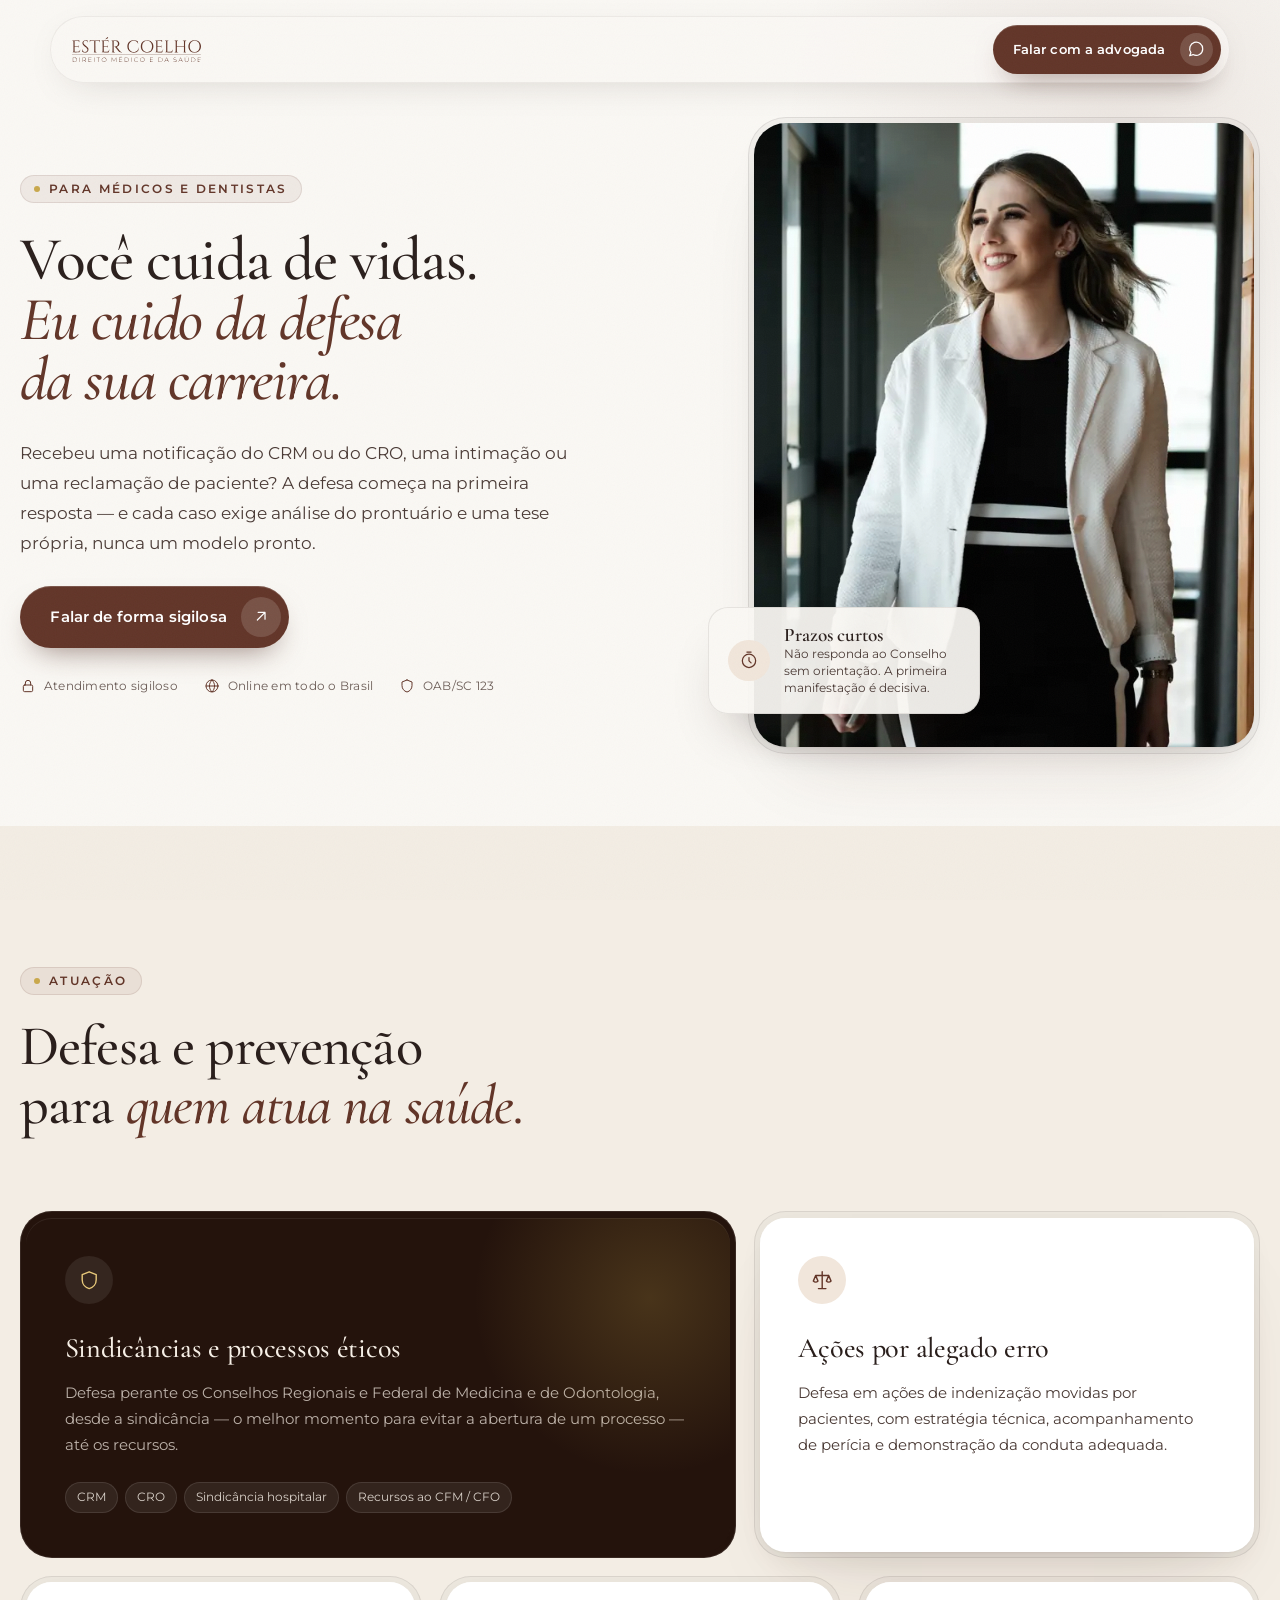
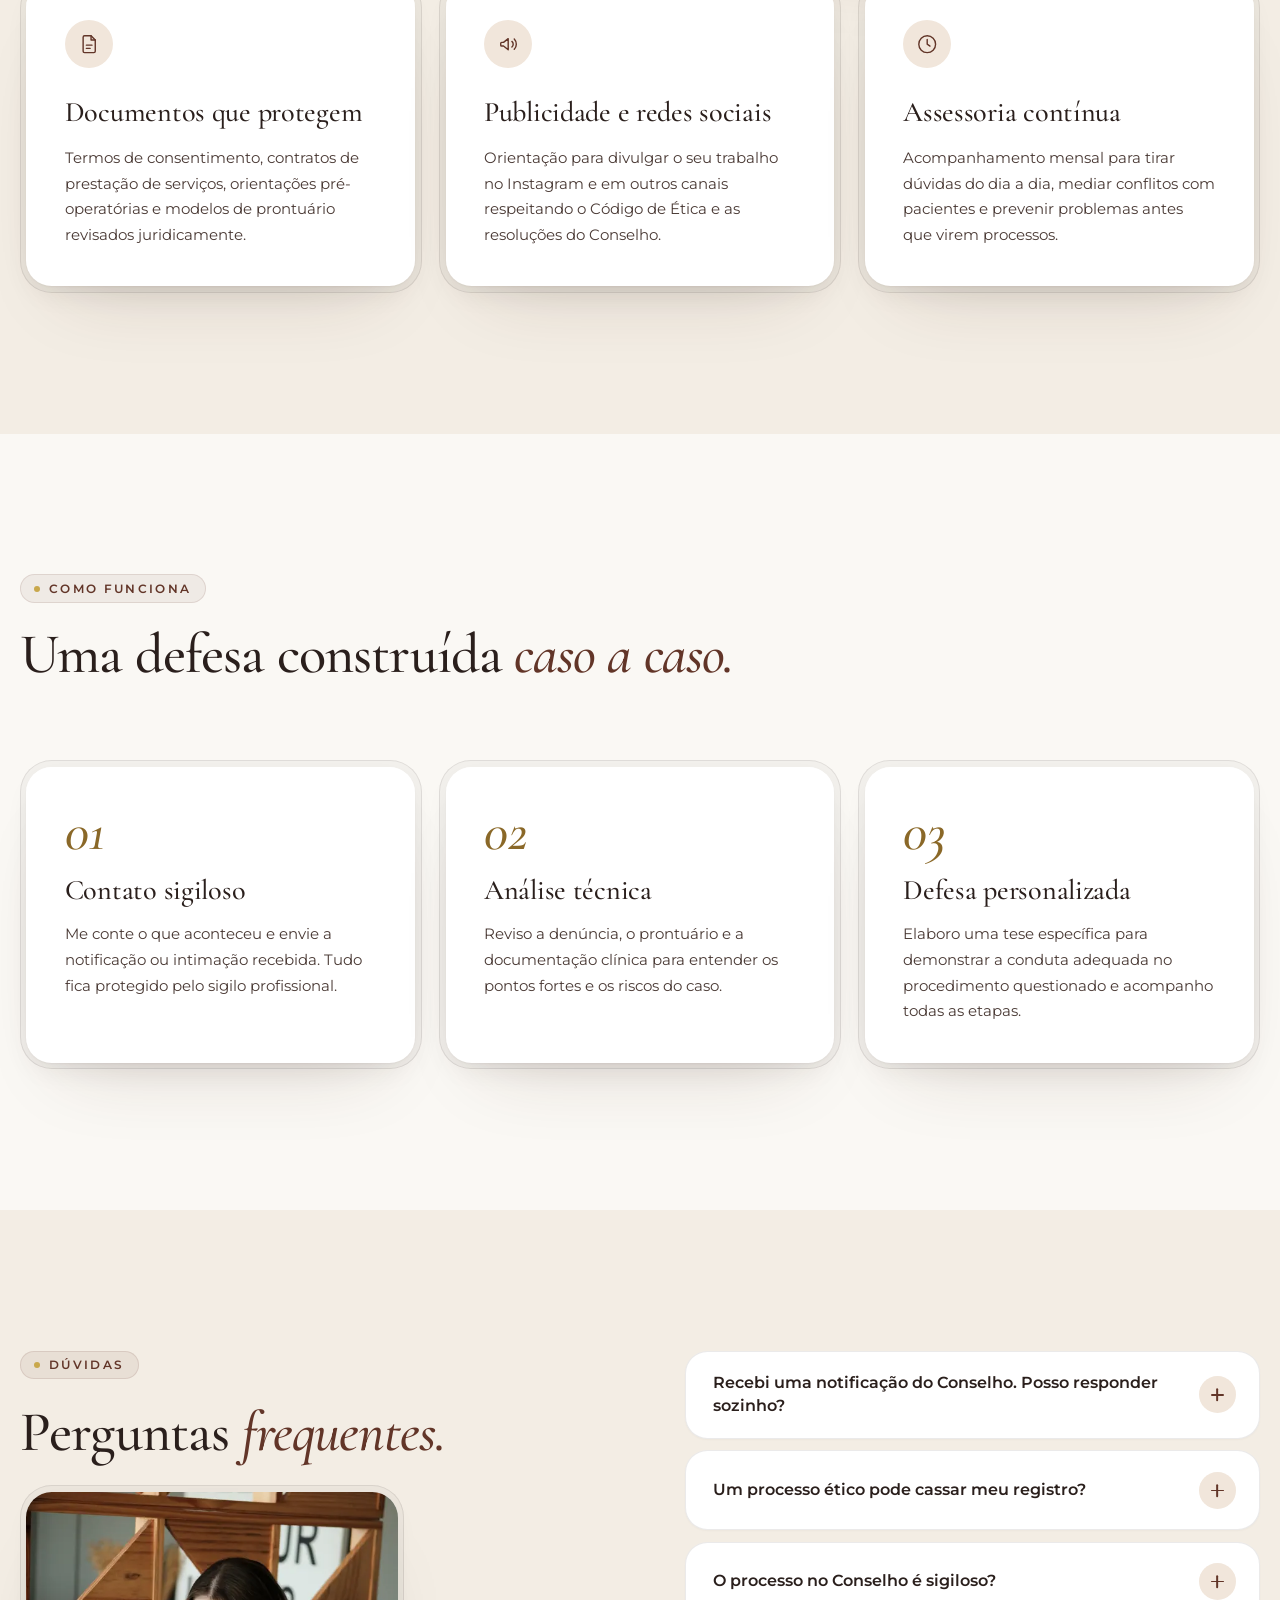
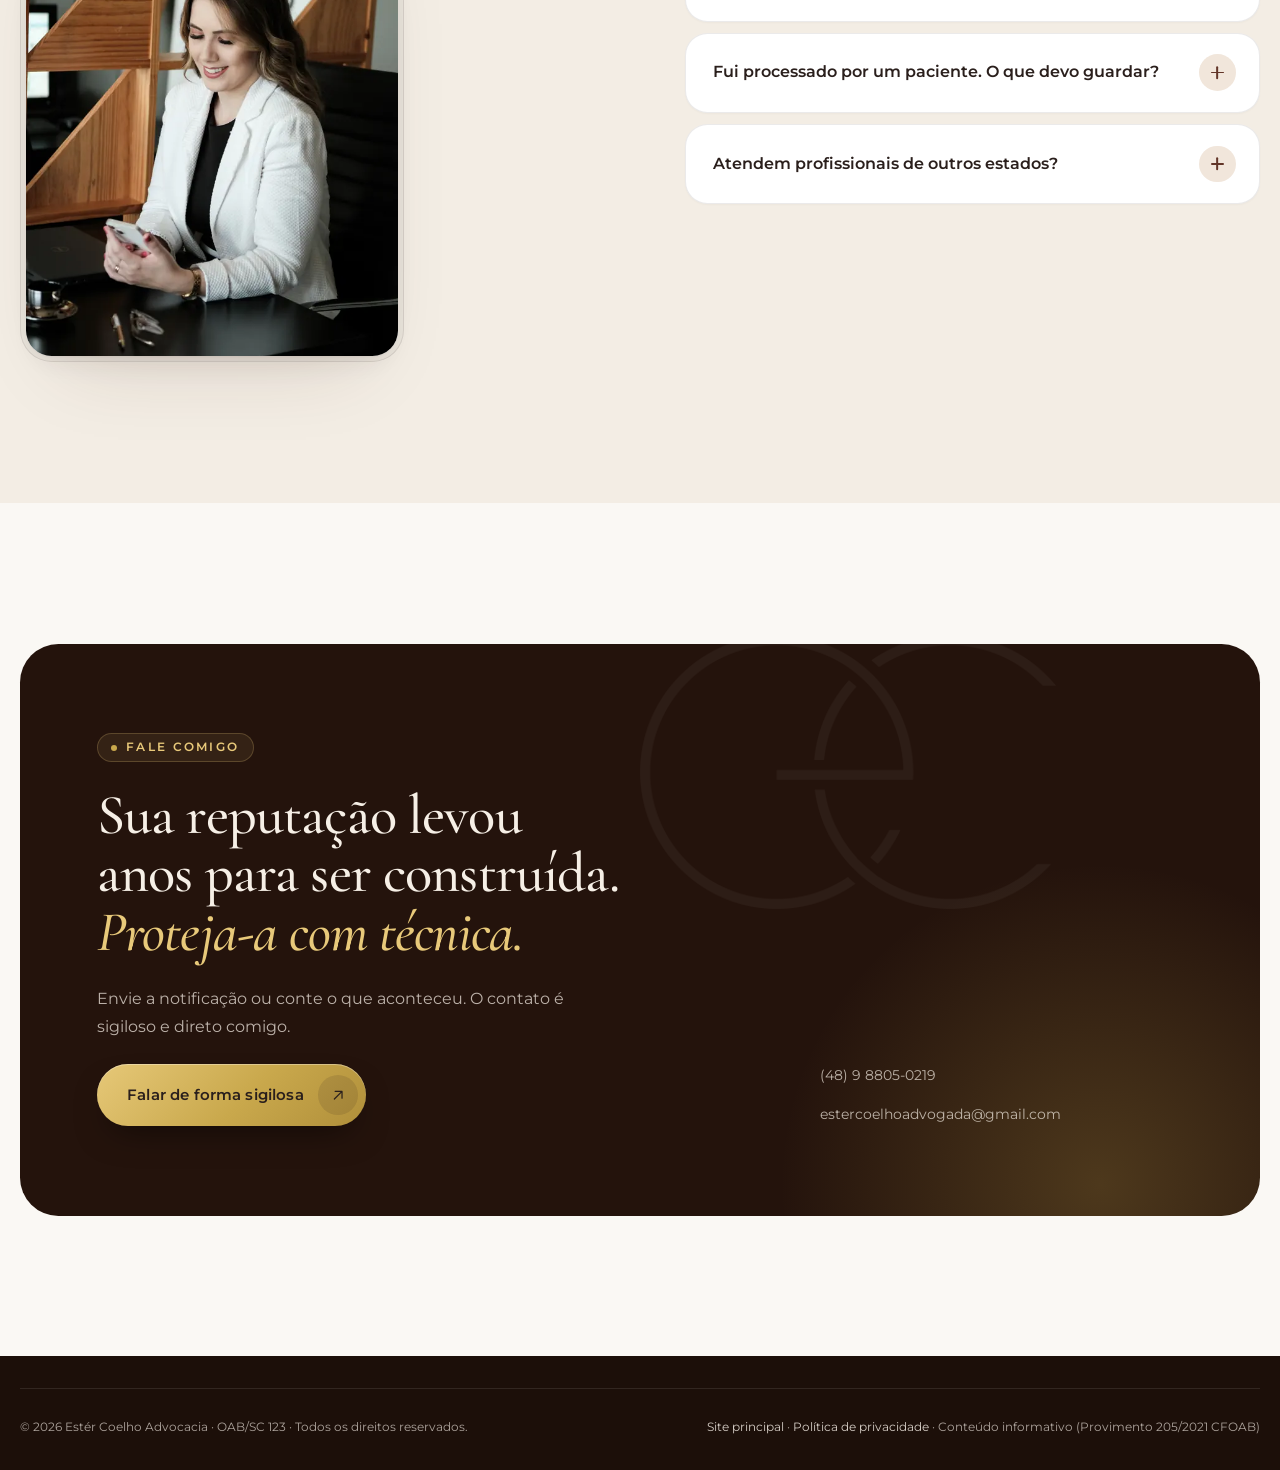
==== commit 55d9eca5: "Nova paleta: marrom, creme e dourado + foto nova no topo - Paleta inspirada na referência (vanessame" ====
--- a/defesa-medica/index.html
+++ b/defesa-medica/index.html
@@ -6,10 +6,11 @@
   <title>Defesa de médicos e dentistas no CRM e CRO | Estér Coelho</title>
   <meta name="description" content="Defesa técnica e sigilosa em sindicâncias e processos éticos no CRM e CRO e em ações por alegado erro médico. Atendimento em todo o Brasil.">
   <meta name="robots" content="index, follow, max-image-preview:large">
-  <meta name="theme-color" content="#fbf8f3">
+  <meta name="theme-color" content="#faf8f4">
   <link rel="canonical" href="https://estercoelho.akaistudio.com.br/defesa-medica/">
-  <link rel="icon" type="image/png" href="../assets/img/favicon.png">
-  <link rel="apple-touch-icon" href="../assets/img/apple-touch-icon.png">
+  <link rel="icon" type="image/svg+xml" href="../assets/img/logos/favicon.svg">
+  <link rel="icon" type="image/png" sizes="64x64" href="../assets/img/favicon-marrom.png">
+  <link rel="apple-touch-icon" href="../assets/img/apple-touch-icon-marrom.png">
 
   <meta property="og:type" content="website">
   <meta property="og:locale" content="pt_BR">
@@ -17,7 +18,7 @@
   <meta property="og:description" content="Defesa técnica e sigilosa para médicos e dentistas em processos éticos e ações judiciais.">
   <meta property="og:url" content="https://estercoelho.akaistudio.com.br/defesa-medica/">
   <meta property="og:site_name" content="Estér Coelho Advocacia">
-  <meta property="og:image" content="https://estercoelho.akaistudio.com.br/assets/img/og/defesa.jpg?v=2">
+  <meta property="og:image" content="https://estercoelho.akaistudio.com.br/assets/img/og/defesa.jpg?v=3">
   <meta property="og:image:type" content="image/jpeg">
   <meta property="og:image:width" content="1200">
   <meta property="og:image:height" content="630">
@@ -26,7 +27,7 @@
   <link rel="preload" href="../assets/fonts/cormorant.woff2" as="font" type="font/woff2" crossorigin>
   <link rel="preload" href="../assets/fonts/cormorant-italic.woff2" as="font" type="font/woff2" crossorigin>
   <link rel="preload" href="../assets/fonts/montserrat.woff2" as="font" type="font/woff2" crossorigin>
-  <link rel="stylesheet" href="../assets/css/style.css?v=3">
+  <link rel="stylesheet" href="../assets/css/style.css?v=4">
   <link rel="preload" as="image" href="../assets/img/ester-caminhando-800.webp" imagesrcset="../assets/img/ester-caminhando-600.webp 600w, ../assets/img/ester-caminhando-800.webp 800w, ../assets/img/ester-caminhando-1400.webp 1400w" imagesizes="(max-width: 860px) 92vw, 44vw">
   <script>document.documentElement.classList.add("js")</script>
 
@@ -118,7 +119,7 @@
 
   <header class="nav lp-nav" aria-label="Principal">
     <a class="nav__brand" href="../" aria-label="Estér Coelho Advocacia — início">
-      <img src="../assets/img/assinatura-cor-300.webp" alt="Estér Coelho — Direito Médico e da Saúde" width="300" height="60">
+      <img src="../assets/img/logos/assinatura-marrom.svg" alt="Estér Coelho — Direito Médico e da Saúde" width="300" height="60">
     </a>
     <a class="btn nav__cta" aria-label="Falar com a advogada no WhatsApp" data-cta="lp-defesa-nav" href="https://wa.me/5548988050219?text=Ol%C3%A1%2C%20sou%20profissional%20da%20sa%C3%BAde%20e%20preciso%20de%20orienta%C3%A7%C3%A3o%20sobre%20um%20processo." target="_blank" rel="noopener">
       <span class="nav__cta-label">Falar com a advogada</span>
@@ -311,6 +312,6 @@
     <span class="wa-float__label">Fale comigo</span>
   </a>
 
-  <script src="../assets/js/main.js?v=3" defer></script>
+  <script src="../assets/js/main.js?v=4" defer></script>
 </body>
 </html>
--- a/assets/css/style.css
+++ b/assets/css/style.css
@@ -1,6 +1,6 @@
 /* ==========================================================================
    Estér Coelho Advocacia — design system
-   Editorial luxury: creme quente, serifa nos títulos, verde-petróleo da marca
+   Editorial luxury: creme e bege, marrom conhaque, café escuro e dourado em detalhes
    ========================================================================== */
 
 /* ---------- fontes (hospedadas no site, subconjunto latin) ---------- */
@@ -31,19 +31,24 @@
 }
 
 :root {
-  --paper: #fbf8f3;
-  --paper-2: #f4efe7;
-  --paper-3: #ebe4d8;
-  --ink: #12272b;
-  --ink-soft: #4b5c5f;
-  --ink-mute: #5a6a6c;
-  --brand: #005b6c;
-  --brand-deep: #00404c;
-  --brand-night: #0b2a30;
-  --brand-tint: #e2edee;
-  --bronze: #a8825a;
-  --line: rgba(18, 39, 43, 0.08);
-  --line-strong: rgba(18, 39, 43, 0.14);
+  --paper: #faf8f4;
+  --paper-2: #f3ede4;
+  --paper-3: #eadfce;
+  --ink: #2a1f1c;
+  --ink-soft: #4a3a35;
+  --ink-mute: #6b5c56;
+  --brand: #623528;
+  --brand-deep: #4a261c;
+  --brand-night: #24130c;
+  --espresso: #1c0f09;
+  --brand-tint: #f1e6db;
+  --bronze: #a67e62;
+  --gold: #c9a84c;
+  --gold-l: #e8c97a;
+  --gold-d: #8a6828;
+  --cream: #f6efe6;
+  --line: rgba(42, 31, 28, 0.09);
+  --line-strong: rgba(42, 31, 28, 0.16);
 
   --serif: "Cormorant Garamond", "Cormorant Fallback", Georgia, serif;
   --sans: "Montserrat", "Montserrat Fallback", system-ui, sans-serif;
@@ -55,8 +60,8 @@
   --r-lg: 1.5rem;
   --bezel: 0.4rem;
 
-  --shadow-soft: 0 1px 2px rgba(18, 39, 43, 0.04), 0 12px 32px -12px rgba(18, 39, 43, 0.12),
-    0 40px 80px -40px rgba(0, 64, 76, 0.18);
+  --shadow-soft: 0 1px 2px rgba(42, 31, 28, 0.04), 0 12px 32px -12px rgba(42, 31, 28, 0.12),
+    0 40px 80px -40px rgba(74, 38, 28, 0.18);
 
   --wrap: min(1240px, 100% - 2.5rem);
   --section-y: clamp(6.5rem, 11vw, 10rem);
@@ -146,16 +151,16 @@
   justify-self: start; width: fit-content; max-width: 100%;
   padding: 0.38rem 0.9rem;
   border-radius: 999px;
-  background: rgba(0, 91, 108, 0.07);
-  box-shadow: inset 0 0 0 1px rgba(0, 91, 108, 0.12);
+  background: rgba(98, 53, 40, 0.07);
+  box-shadow: inset 0 0 0 1px rgba(98, 53, 40, 0.12);
   color: var(--brand);
   font-size: 0.72rem; font-weight: 600; letter-spacing: 0.2em; text-transform: uppercase;
   line-height: 1.4;
 }
 .eyebrow::before {
-  content: ""; width: 6px; height: 6px; border-radius: 50%; background: currentColor; opacity: 0.7;
-}
-.eyebrow--light { color: #cfe4e6; background: rgba(255, 255, 255, 0.06); box-shadow: inset 0 0 0 1px rgba(255, 255, 255, 0.12); }
+  content: ""; width: 6px; height: 6px; border-radius: 50%; background: var(--gold);
+}
+.eyebrow--light { color: var(--gold-l); background: rgba(232, 201, 122, 0.08); box-shadow: inset 0 0 0 1px rgba(232, 201, 122, 0.22); }
 
 .section-head { display: grid; gap: 1.4rem; max-width: 46rem; margin-bottom: clamp(3rem, 6vw, 5rem); }
 .section-head--split {
@@ -173,11 +178,11 @@
   border-radius: 999px;
   background: var(--btn-bg); color: var(--btn-fg);
   font-size: 0.88rem; font-weight: 600; letter-spacing: 0.01em;
-  box-shadow: inset 0 1px 0 rgba(255, 255, 255, 0.16), 0 14px 30px -14px rgba(0, 64, 76, 0.6);
+  box-shadow: inset 0 1px 0 rgba(255, 255, 255, 0.16), 0 14px 30px -14px rgba(74, 38, 28, 0.6);
   transition: transform 0.5s var(--ease), background-color 0.5s var(--ease), box-shadow 0.5s var(--ease);
   -webkit-tap-highlight-color: transparent;
 }
-.btn:hover { background: var(--brand-deep); box-shadow: inset 0 1px 0 rgba(255, 255, 255, 0.16), 0 18px 36px -14px rgba(0, 64, 76, 0.7); }
+.btn:hover { background: var(--brand-deep); box-shadow: inset 0 1px 0 rgba(255, 255, 255, 0.16), 0 18px 36px -14px rgba(74, 38, 28, 0.7); }
 .btn:active { transform: scale(0.98); }
 .btn__icon {
   display: grid; place-items: center; flex: none;
@@ -189,12 +194,16 @@
 .btn:hover .btn__icon { transform: translate(3px, -1px) scale(1.06); }
 
 .btn--ghost {
-  --btn-bg: transparent; --btn-fg: var(--ink); --btn-icon: rgba(18, 39, 43, 0.06);
+  --btn-bg: transparent; --btn-fg: var(--ink); --btn-icon: rgba(42, 31, 28, 0.06);
   box-shadow: inset 0 0 0 1px var(--line-strong);
 }
-.btn--ghost:hover { background: rgba(18, 39, 43, 0.04); box-shadow: inset 0 0 0 1px var(--line-strong); }
-.btn--light { --btn-bg: var(--paper); --btn-fg: var(--brand-night); --btn-icon: rgba(0, 91, 108, 0.1); box-shadow: 0 14px 30px -14px rgba(0, 0, 0, 0.5); }
-.btn--light:hover { background: #fff; }
+.btn--ghost:hover { background: rgba(42, 31, 28, 0.04); box-shadow: inset 0 0 0 1px var(--line-strong); }
+.btn--light, .btn--gold {
+  --btn-bg: linear-gradient(135deg, #e6c878 0%, #c9a84c 55%, #b08f3a 100%);
+  --btn-fg: var(--ink); --btn-icon: rgba(42, 31, 28, 0.12);
+  box-shadow: inset 0 1px 0 rgba(255, 255, 255, 0.35), 0 16px 34px -14px rgba(0, 0, 0, 0.55);
+}
+.btn--light:hover, .btn--gold:hover { background: linear-gradient(135deg, #efd590 0%, #d4b45a 55%, #b9963f 100%); }
 .btn--lg { min-height: 3.9rem; padding-left: 1.9rem; font-size: 0.95rem; }
 
 .link-arrow {
@@ -213,10 +222,10 @@
   display: flex; align-items: center; justify-content: space-between; gap: 1rem;
   padding: 0.55rem 0.55rem 0.55rem 1.4rem;
   border-radius: 999px;
-  background: rgba(251, 248, 243, 0.72);
+  background: rgba(250, 248, 244, 0.88);
   -webkit-backdrop-filter: blur(18px) saturate(1.4);
   backdrop-filter: blur(18px) saturate(1.4);
-  box-shadow: inset 0 0 0 1px rgba(18, 39, 43, 0.06), 0 10px 40px -20px rgba(18, 39, 43, 0.25);
+  box-shadow: inset 0 0 0 1px rgba(42, 31, 28, 0.06), 0 10px 40px -20px rgba(42, 31, 28, 0.25);
   transition: transform 0.7s var(--ease), background-color 0.5s var(--ease);
 }
 .nav.is-hidden { transform: translate(-50%, -140%); }
@@ -228,7 +237,7 @@
   font-size: 0.8rem; font-weight: 500; color: var(--ink-soft);
   transition: color 0.4s var(--ease), background-color 0.4s var(--ease);
 }
-.nav__links a:hover { color: var(--ink); background: rgba(18, 39, 43, 0.05); }
+.nav__links a:hover { color: var(--ink); background: rgba(42, 31, 28, 0.05); }
 .nav__cta { min-height: 2.9rem; padding-left: 1.25rem; font-size: 0.8rem; }
 .nav__cta .btn__icon { width: 2.1rem; height: 2.1rem; }
 
@@ -247,7 +256,7 @@
   position: fixed; inset: 0; z-index: 35;
   display: flex; flex-direction: column; justify-content: center; gap: 2.5rem;
   padding: 7rem 1.75rem 2.5rem;
-  background: rgba(251, 248, 243, 0.9);
+  background: rgba(250, 248, 244, 0.9);
   -webkit-backdrop-filter: blur(28px);
   backdrop-filter: blur(28px);
   opacity: 0; visibility: hidden;
@@ -272,7 +281,7 @@
 .bezel {
   padding: var(--bezel);
   border-radius: var(--r-xl);
-  background: rgba(18, 39, 43, 0.035);
+  background: rgba(42, 31, 28, 0.035);
   box-shadow: inset 0 0 0 1px var(--line);
 }
 .bezel__core {
@@ -293,7 +302,7 @@
 .hero::before {
   content: ""; position: absolute; z-index: -1; pointer-events: none;
   width: 60rem; height: 60rem; right: -20rem; top: -22rem; border-radius: 50%;
-  background: radial-gradient(closest-side, rgba(0, 91, 108, 0.09), transparent 70%);
+  background: radial-gradient(closest-side, rgba(98, 53, 40, 0.09), transparent 70%);
 }
 .hero__grid { display: grid; grid-template-columns: 1.08fr 0.92fr; gap: clamp(2.5rem, 6vw, 6rem); align-items: center; }
 .hero__grid > * { min-width: 0; }
@@ -312,27 +321,61 @@
   max-width: 17rem;
   padding: 1.1rem 1.25rem;
   border-radius: 1.25rem;
-  background: rgba(251, 248, 243, 0.94);
-  box-shadow: inset 0 0 0 1px var(--line), 0 30px 60px -30px rgba(0, 40, 48, 0.45);
+  background: rgba(250, 248, 244, 0.94);
+  box-shadow: inset 0 0 0 1px var(--line), 0 30px 60px -30px rgba(36, 19, 12, 0.45);
   display: flex; gap: 0.9rem; align-items: center;
+  color: var(--ink);
 }
 .float-card__icon { width: 2.6rem; height: 2.6rem; border-radius: 50%; flex: none; display: grid; place-items: center; background: var(--brand-tint); color: var(--brand); }
 .float-card__icon svg { width: 1.25rem; height: 1.25rem; }
 .float-card strong { display: block; font-family: var(--serif); font-size: 1.2rem; font-weight: 600; line-height: 1.15; }
 .float-card small { font-size: 0.74rem; color: var(--ink-soft); line-height: 1.4; display: block; }
 
+/* topo café: o fundo repete o degradê da foto, que se dissolve nas bordas */
+.hero--dark {
+  color: var(--cream);
+  background:
+    radial-gradient(58% 75% at 76% 46%, #5a3420 0%, rgba(74, 41, 22, 0.9) 38%, transparent 72%),
+    radial-gradient(120% 110% at 85% 30%, #3a1f10 0%, #26140b 55%, #1c0f08 100%);
+}
+.hero--dark::before { background: radial-gradient(closest-side, rgba(201, 168, 76, 0.1), transparent 70%); right: auto; left: -24rem; top: -28rem; }
+.hero--dark .display { color: var(--cream); }
+.hero--dark .display em { color: var(--gold-l); }
+.hero--dark .lead { color: rgba(246, 239, 230, 0.8); }
+.hero--dark .eyebrow { color: var(--gold-l); background: rgba(232, 201, 122, 0.08); box-shadow: inset 0 0 0 1px rgba(232, 201, 122, 0.24); }
+.hero--dark .hero__meta { color: rgba(246, 239, 230, 0.74); }
+.hero--dark .hero__meta svg { color: var(--gold-l); }
+.hero--dark .btn:not(.btn--ghost) {
+  --btn-bg: linear-gradient(135deg, #e6c878 0%, #c9a84c 55%, #b08f3a 100%);
+  --btn-fg: var(--ink); --btn-icon: rgba(42, 31, 28, 0.12);
+  box-shadow: inset 0 1px 0 rgba(255, 255, 255, 0.35), 0 16px 34px -14px rgba(0, 0, 0, 0.6);
+}
+.hero--dark .btn:not(.btn--ghost):hover { background: linear-gradient(135deg, #efd590 0%, #d4b45a 55%, #b9963f 100%); }
+.hero--dark .btn--ghost { --btn-fg: var(--cream); --btn-icon: rgba(246, 239, 230, 0.1); box-shadow: inset 0 0 0 1px rgba(246, 239, 230, 0.3); }
+.hero--dark .btn--ghost:hover { background: rgba(246, 239, 230, 0.06); box-shadow: inset 0 0 0 1px rgba(246, 239, 230, 0.45); }
+.hero__portrait { position: relative; aspect-ratio: 4 / 5; }
+.hero__portrait img {
+  width: 100%; height: 100%; object-fit: cover; object-position: 50% 30%;
+  -webkit-mask-image: radial-gradient(50% 50% at 50% 46%, #000 64%, transparent 100%);
+  mask-image: radial-gradient(50% 50% at 50% 46%, #000 64%, transparent 100%);
+}
+.hero__portrait::after {
+  content: ""; position: absolute; left: 12%; right: 12%; bottom: 6%; height: 1px;
+  background: linear-gradient(90deg, transparent, rgba(232, 201, 122, 0.55), transparent);
+}
+
 /* entrada do topo só com movimento (sem esconder), para não atrasar a primeira exibição */
 @keyframes rise { from { transform: translateY(1.25rem); } }
 .rise { animation: rise 1s var(--ease-out) both; animation-delay: var(--d, 0s); }
 
 /* faixa de temas */
-.ticker { border-block: 1px solid var(--line); overflow: hidden; padding-block: 1.3rem; }
+.ticker { background: var(--brand); overflow: hidden; padding-block: 1.3rem; }
 .ticker__track { display: flex; gap: 3rem; width: max-content; animation: ticker 60s linear infinite; }
 .ticker__track span {
-  font-family: var(--serif); font-style: italic; font-size: 1.35rem; color: var(--ink-soft); white-space: nowrap;
+  font-family: var(--serif); font-style: italic; font-size: 1.35rem; color: var(--cream); white-space: nowrap;
   display: inline-flex; align-items: center; gap: 3rem;
 }
-.ticker__track span::after { content: "✦"; font-style: normal; font-size: 0.7rem; color: var(--bronze); }
+.ticker__track span::after { content: "✦"; font-style: normal; font-size: 0.7rem; color: var(--gold); }
 @keyframes ticker { to { transform: translateX(-50%); } }
 
 /* ---------- bento de áreas ---------- */
@@ -349,21 +392,21 @@
 .card__icon svg { width: 1.4rem; height: 1.4rem; }
 .card p { color: var(--ink-soft); font-size: 0.95rem; }
 .card .link-arrow { margin-top: auto; padding-top: 1rem; }
-.card--feature { background: var(--brand-night) !important; color: #eef5f5; position: relative; }
+.card--feature { background: var(--brand-night) !important; color: var(--cream); position: relative; }
 .card--feature .bezel__core, .bento .card--feature { background: var(--brand-night); }
-.card--feature p { color: rgba(238, 245, 245, 0.72); }
-.card--feature .card__icon { background: rgba(255, 255, 255, 0.08); color: #bfe0e3; }
-.card--feature .link-arrow { color: #bfe0e3; }
+.card--feature p { color: rgba(246, 239, 230, 0.72); }
+.card--feature .card__icon { background: rgba(255, 255, 255, 0.08); color: var(--gold-l); }
+.card--feature .link-arrow { color: var(--gold-l); }
 .card--feature::after {
   content: ""; position: absolute; right: -6rem; top: -6rem; width: 22rem; height: 22rem; border-radius: 50%;
-  background: radial-gradient(closest-side, rgba(116, 196, 205, 0.22), transparent); pointer-events: none;
+  background: radial-gradient(closest-side, rgba(201, 168, 76, 0.22), transparent); pointer-events: none;
 }
 .chips { display: flex; flex-wrap: wrap; gap: 0.45rem; margin-top: 0.5rem; }
 .chips li {
   font-size: 0.74rem; padding: 0.35rem 0.75rem; border-radius: 999px;
-  background: rgba(255, 255, 255, 0.07); box-shadow: inset 0 0 0 1px rgba(255, 255, 255, 0.1); color: rgba(238, 245, 245, 0.85);
-}
-.chips--light li { background: rgba(0, 91, 108, 0.06); box-shadow: inset 0 0 0 1px rgba(0, 91, 108, 0.1); color: var(--brand-deep); }
+  background: rgba(255, 255, 255, 0.07); box-shadow: inset 0 0 0 1px rgba(255, 255, 255, 0.1); color: rgba(246, 239, 230, 0.85);
+}
+.chips--light li { background: rgba(98, 53, 40, 0.06); box-shadow: inset 0 0 0 1px rgba(98, 53, 40, 0.1); color: var(--brand-deep); }
 
 /* ---------- sobre ---------- */
 .about { display: grid; grid-template-columns: 0.85fr 1.15fr; gap: clamp(3rem, 7vw, 7rem); align-items: center; }
@@ -374,11 +417,11 @@
   position: absolute; right: -1.5rem; top: 2rem;
   width: 8.5rem; height: 8.5rem; border-radius: 50%;
   display: grid; place-items: center; text-align: center;
-  background: var(--brand); color: #fff; padding: 1rem;
-  box-shadow: 0 24px 50px -20px rgba(0, 64, 76, 0.7);
+  background: var(--brand-night); color: var(--cream); padding: 1rem;
+  box-shadow: inset 0 0 0 1px rgba(232, 201, 122, 0.3), 0 24px 50px -20px rgba(36, 19, 12, 0.8);
   font-size: 0.68rem; letter-spacing: 0.16em; text-transform: uppercase; line-height: 1.5;
 }
-.about__badge strong { display: block; font-family: var(--serif); font-size: 2.6rem; letter-spacing: 0; text-transform: none; line-height: 1; font-weight: 500; }
+.about__badge strong { color: var(--gold-l); display: block; font-family: var(--serif); font-size: 2.6rem; letter-spacing: 0; text-transform: none; line-height: 1; font-weight: 500; }
 .about__copy { display: grid; gap: 1.6rem; }
 .about__copy p { color: var(--ink-soft); max-width: 38rem; }
 .signature { font-family: var(--serif); font-style: italic; font-size: 1.6rem; color: var(--brand); }
@@ -391,7 +434,7 @@
 .steps { display: grid; grid-template-columns: repeat(3, 1fr); gap: 1.1rem; counter-reset: step; }
 .step { padding: clamp(1.75rem, 3vw, 2.4rem); display: grid; gap: 0.9rem; align-content: start; height: 100%; }
 .step__num {
-  font-family: var(--serif); font-size: 3.4rem; line-height: 1; color: var(--brand); font-style: italic;
+  font-family: var(--serif); font-size: 3.4rem; line-height: 1; color: var(--gold-d); font-style: italic;
 }
 .step p { color: var(--ink-soft); font-size: 0.95rem; }
 
@@ -416,10 +459,10 @@
 .faq { display: grid; gap: 0.7rem; }
 .faq details {
   border-radius: 1.4rem; background: #fff;
-  box-shadow: inset 0 0 0 1px var(--line), 0 1px 2px rgba(18, 39, 43, 0.03);
+  box-shadow: inset 0 0 0 1px var(--line), 0 1px 2px rgba(42, 31, 28, 0.03);
   transition: box-shadow 0.5s var(--ease);
 }
-.faq details[open] { box-shadow: inset 0 0 0 1px rgba(0, 91, 108, 0.2), var(--shadow-soft); }
+.faq details[open] { box-shadow: inset 0 0 0 1px rgba(98, 53, 40, 0.2), var(--shadow-soft); }
 .faq summary {
   list-style: none; cursor: pointer;
   display: grid; grid-template-columns: 1fr auto; gap: 1.5rem; align-items: center;
@@ -447,23 +490,23 @@
 /* ---------- CTA escuro ---------- */
 .cta {
   position: relative; overflow: hidden; isolation: isolate;
-  background: var(--brand-night); color: #eef5f5;
+  background: var(--brand-night); color: var(--cream);
   border-radius: 2.4rem;
   padding: clamp(3rem, 7vw, 6rem) clamp(1.75rem, 6vw, 5.5rem);
   display: grid; grid-template-columns: 1.3fr 0.7fr; gap: 3rem; align-items: end;
 }
 .cta::before {
   content: ""; position: absolute; z-index: -1; inset: auto -10rem -18rem auto; width: 40rem; height: 40rem; border-radius: 50%;
-  background: radial-gradient(closest-side, rgba(116, 196, 205, 0.25), transparent);
+  background: radial-gradient(closest-side, rgba(201, 168, 76, 0.25), transparent);
 }
 .cta::after {
   content: ""; position: absolute; z-index: -1; left: 50%; top: -5rem; width: 26rem; height: 26rem;
   background: url("../img/monograma-branca-400.webp") center / contain no-repeat; opacity: 0.045;
 }
-.cta .h2 em { color: #9fd0d6; }
-.cta p { color: rgba(238, 245, 245, 0.72); max-width: 32rem; }
+.cta .h2 em { color: var(--gold-l); }
+.cta p { color: rgba(246, 239, 230, 0.72); max-width: 32rem; }
 .cta__copy { display: grid; gap: 1.5rem; justify-items: start; }
-.cta__side { display: grid; gap: 1rem; justify-items: start; font-size: 0.85rem; color: rgba(238, 245, 245, 0.7); }
+.cta__side { display: grid; gap: 1rem; justify-items: start; font-size: 0.85rem; color: rgba(246, 239, 230, 0.7); }
 .cta__side a:hover { color: #fff; }
 
 /* ---------- contato ---------- */
@@ -473,21 +516,22 @@
 .contact small { font-size: 0.72rem; letter-spacing: 0.18em; text-transform: uppercase; color: var(--ink-mute); font-weight: 600; }
 
 /* ---------- rodapé ---------- */
-.footer { padding: clamp(4rem, 8vw, 6rem) 0 2rem; border-top: 1px solid var(--line); }
+.footer { padding: clamp(4rem, 8vw, 6rem) 0 2rem; background: var(--espresso); color: rgba(246, 239, 230, 0.72); }
 .footer__grid { display: grid; grid-template-columns: 1.3fr 1fr 1fr 1fr; gap: 3rem; }
 .footer__brand { display: grid; gap: 1.25rem; align-content: start; }
 .footer__brand img { width: 13rem; }
-.footer__brand p { font-size: 0.88rem; color: var(--ink-soft); max-width: 22rem; }
-.footer__title { font-family: var(--sans); font-size: 0.7rem; font-weight: 600; letter-spacing: 0.2em; text-transform: uppercase; color: var(--ink-mute); margin-bottom: 1.1rem; }
-.footer ul { display: grid; gap: 0.6rem; font-size: 0.88rem; color: var(--ink-soft); }
+.footer__brand p { font-size: 0.88rem; color: rgba(246, 239, 230, 0.7); max-width: 22rem; }
+.footer__title { font-family: var(--sans); font-size: 0.7rem; font-weight: 600; letter-spacing: 0.2em; text-transform: uppercase; color: var(--gold-l); margin-bottom: 1.1rem; }
+.footer ul { display: grid; gap: 0.6rem; font-size: 0.88rem; color: rgba(246, 239, 230, 0.78); }
 .footer ul a { transition: color 0.4s var(--ease); }
-.footer ul a:hover { color: var(--brand); }
+.footer ul a:hover { color: #fff; }
 .footer__bottom {
-  margin-top: 4rem; padding-top: 1.75rem; border-top: 1px solid var(--line);
+  margin-top: 4rem; padding-top: 1.75rem; border-top: 1px solid rgba(246, 239, 230, 0.1);
   display: flex; flex-wrap: wrap; justify-content: space-between; gap: 1rem;
-  font-size: 0.76rem; color: var(--ink-mute);
-}
-.footer__bottom a:hover { color: var(--brand); }
+  font-size: 0.76rem; color: rgba(246, 239, 230, 0.66);
+}
+.footer__bottom a { color: rgba(246, 239, 230, 0.85); }
+.footer__bottom a:hover { color: var(--gold-l); }
 
 /* ---------- WhatsApp flutuante ---------- */
 .wa-float {
@@ -495,7 +539,7 @@
   display: inline-flex; align-items: center; gap: 0.6rem;
   height: 3.6rem; padding: 0 1.1rem 0 0.55rem; border-radius: 999px;
   background: var(--brand); color: #fff; font-size: 0.82rem; font-weight: 600;
-  box-shadow: 0 18px 40px -16px rgba(0, 64, 76, 0.75), inset 0 1px 0 rgba(255, 255, 255, 0.16);
+  box-shadow: 0 18px 40px -16px rgba(74, 38, 28, 0.75), inset 0 1px 0 rgba(255, 255, 255, 0.16);
   transform: translateY(150%); opacity: 0;
   transition: transform 0.8s var(--ease), opacity 0.6s var(--ease), background-color 0.4s var(--ease);
 }
@@ -515,7 +559,7 @@
 .alert {
   display: flex; gap: 1rem; align-items: flex-start;
   padding: 1.25rem 1.4rem; border-radius: 1.25rem;
-  background: rgba(168, 130, 90, 0.08); box-shadow: inset 0 0 0 1px rgba(168, 130, 90, 0.22);
+  background: rgba(166, 126, 98, 0.08); box-shadow: inset 0 0 0 1px rgba(166, 126, 98, 0.22);
   font-size: 0.92rem; color: var(--ink);
 }
 .alert svg { width: 1.4rem; height: 1.4rem; flex: none; color: var(--bronze); margin-top: 0.1rem; }
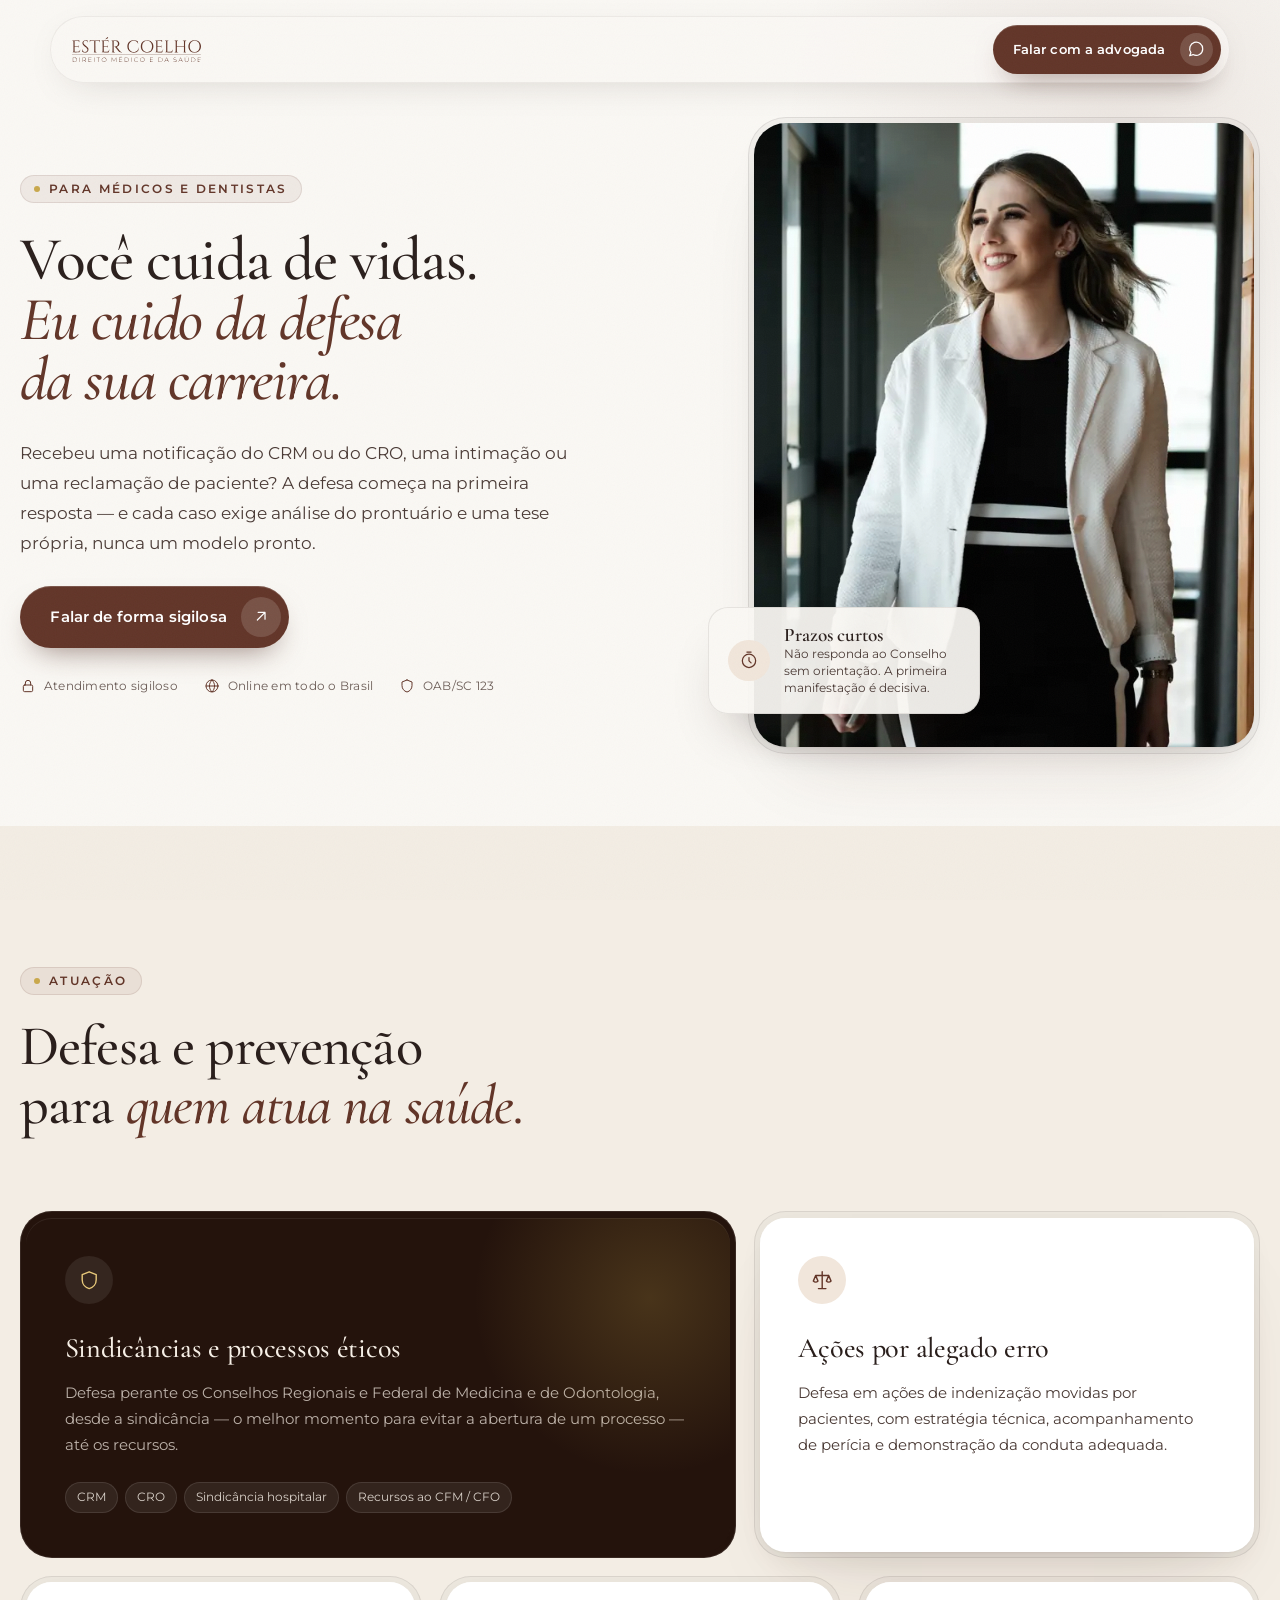
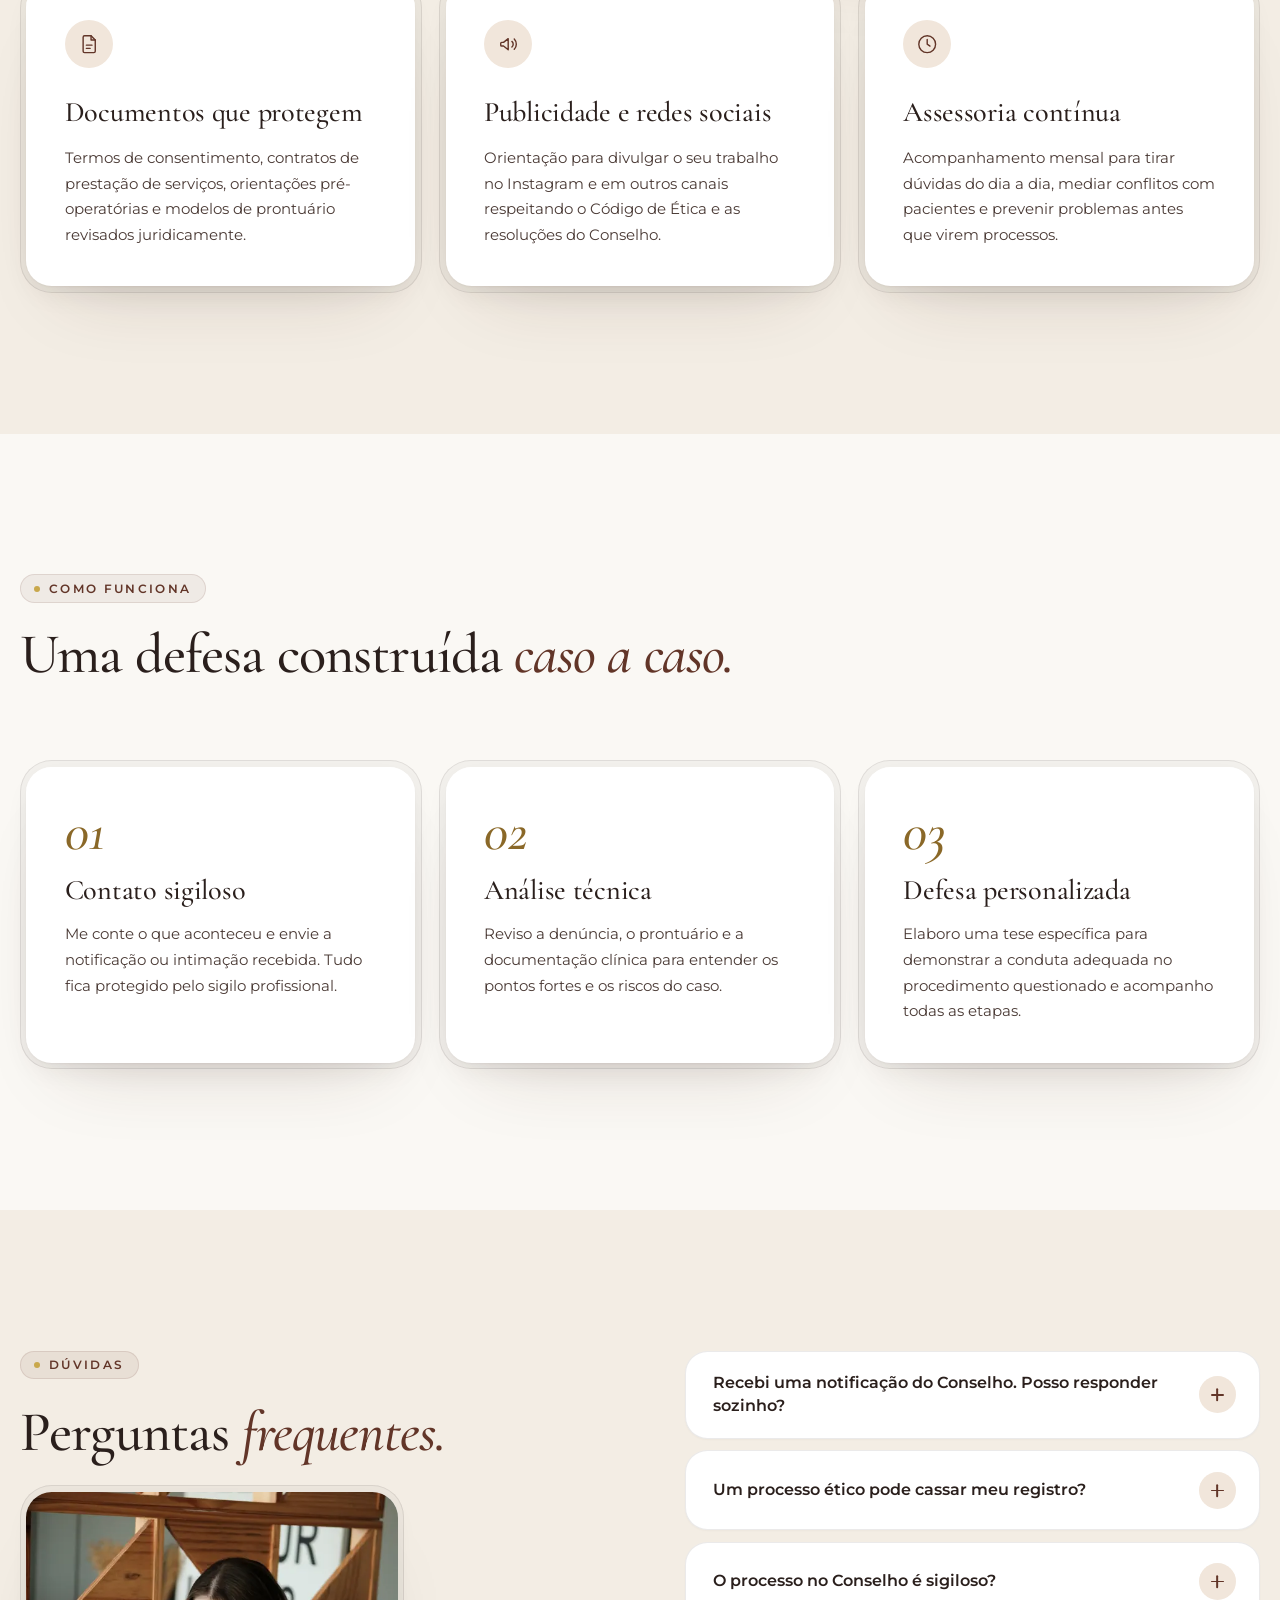
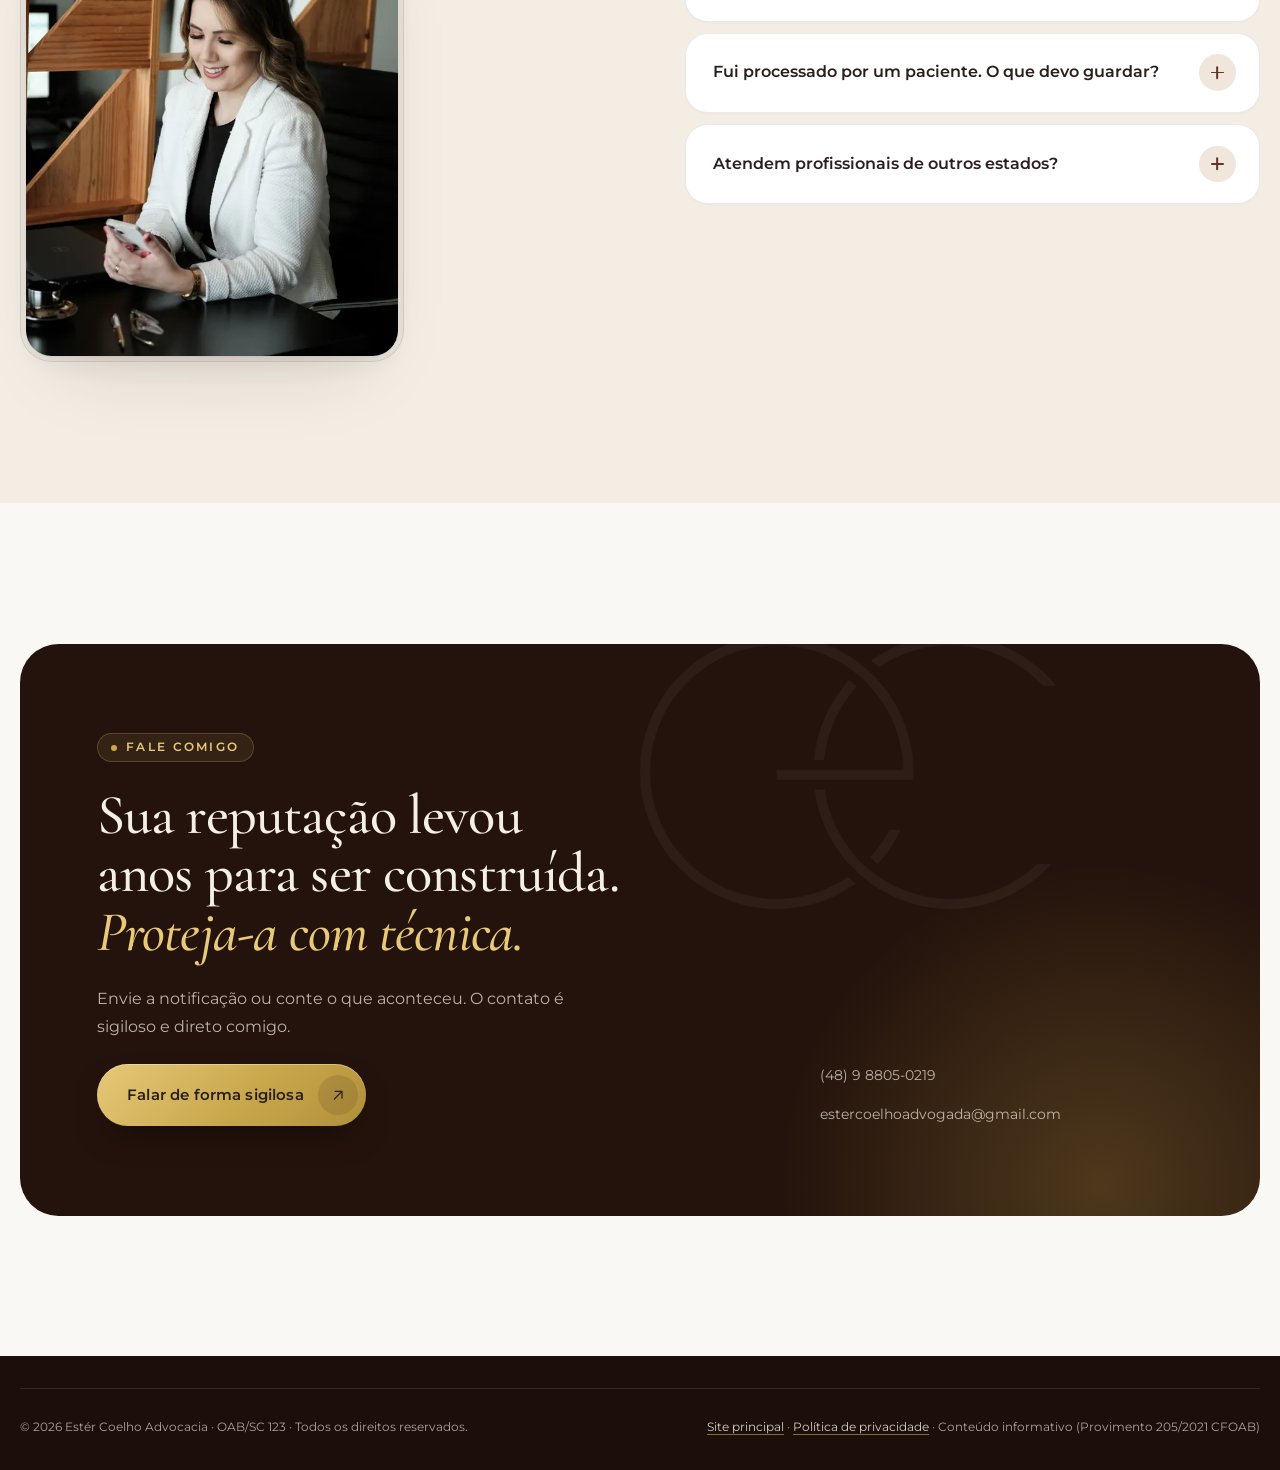
==== commit d2f574b4: "Sublinha links do rodapé (acessibilidade) Co-Authored-By: Claude Opus 5.5 <noreply@anthropic.com>" ====
--- a/defesa-medica/index.html
+++ b/defesa-medica/index.html
@@ -27,7 +27,7 @@
   <link rel="preload" href="../assets/fonts/cormorant.woff2" as="font" type="font/woff2" crossorigin>
   <link rel="preload" href="../assets/fonts/cormorant-italic.woff2" as="font" type="font/woff2" crossorigin>
   <link rel="preload" href="../assets/fonts/montserrat.woff2" as="font" type="font/woff2" crossorigin>
-  <link rel="stylesheet" href="../assets/css/style.css?v=4">
+  <link rel="stylesheet" href="../assets/css/style.css?v=5">
   <link rel="preload" as="image" href="../assets/img/ester-caminhando-800.webp" imagesrcset="../assets/img/ester-caminhando-600.webp 600w, ../assets/img/ester-caminhando-800.webp 800w, ../assets/img/ester-caminhando-1400.webp 1400w" imagesizes="(max-width: 860px) 92vw, 44vw">
   <script>document.documentElement.classList.add("js")</script>
 
@@ -312,6 +312,6 @@
     <span class="wa-float__label">Fale comigo</span>
   </a>
 
-  <script src="../assets/js/main.js?v=4" defer></script>
+  <script src="../assets/js/main.js?v=5" defer></script>
 </body>
 </html>
--- a/assets/css/style.css
+++ b/assets/css/style.css
@@ -530,7 +530,7 @@
   display: flex; flex-wrap: wrap; justify-content: space-between; gap: 1rem;
   font-size: 0.76rem; color: rgba(246, 239, 230, 0.66);
 }
-.footer__bottom a { color: rgba(246, 239, 230, 0.85); }
+.footer__bottom a { color: rgba(246, 239, 230, 0.85); text-decoration: underline; text-decoration-color: rgba(232, 201, 122, 0.5); text-underline-offset: 3px; }
 .footer__bottom a:hover { color: var(--gold-l); }
 
 /* ---------- WhatsApp flutuante ---------- */
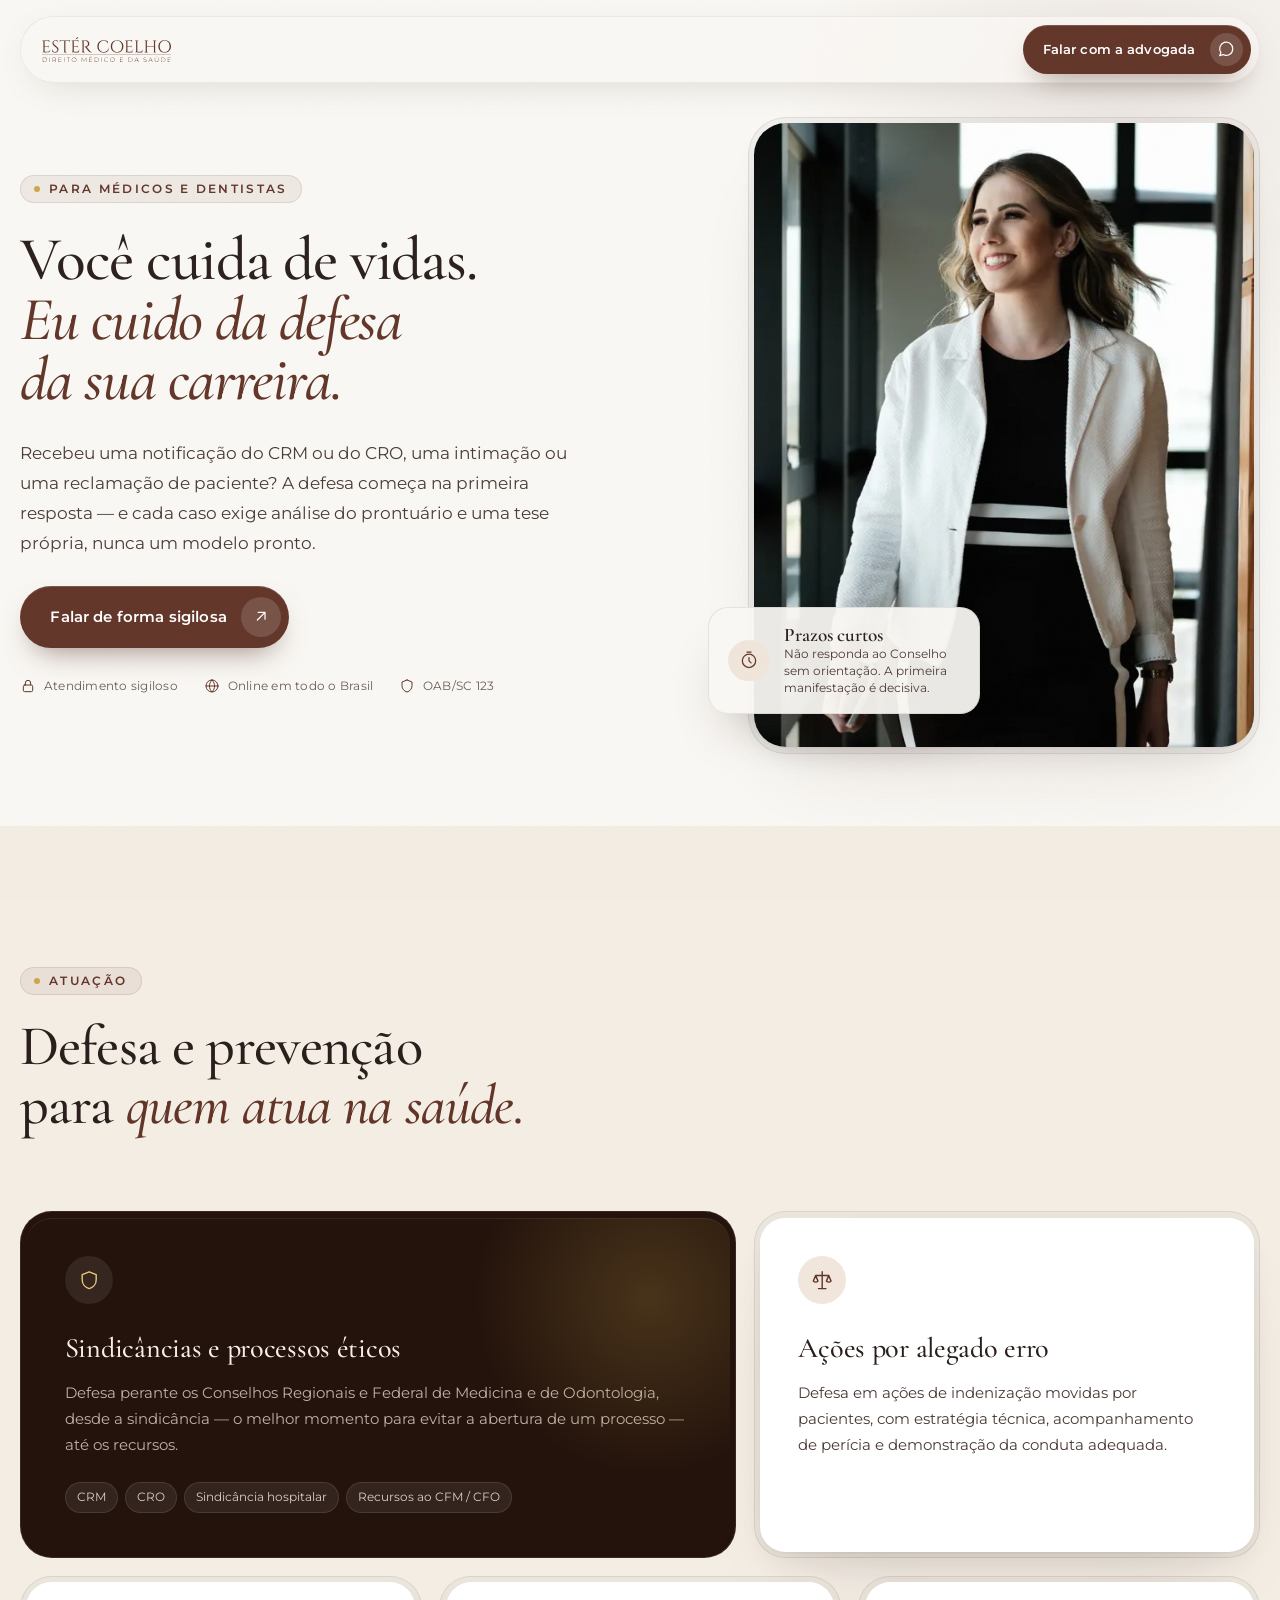
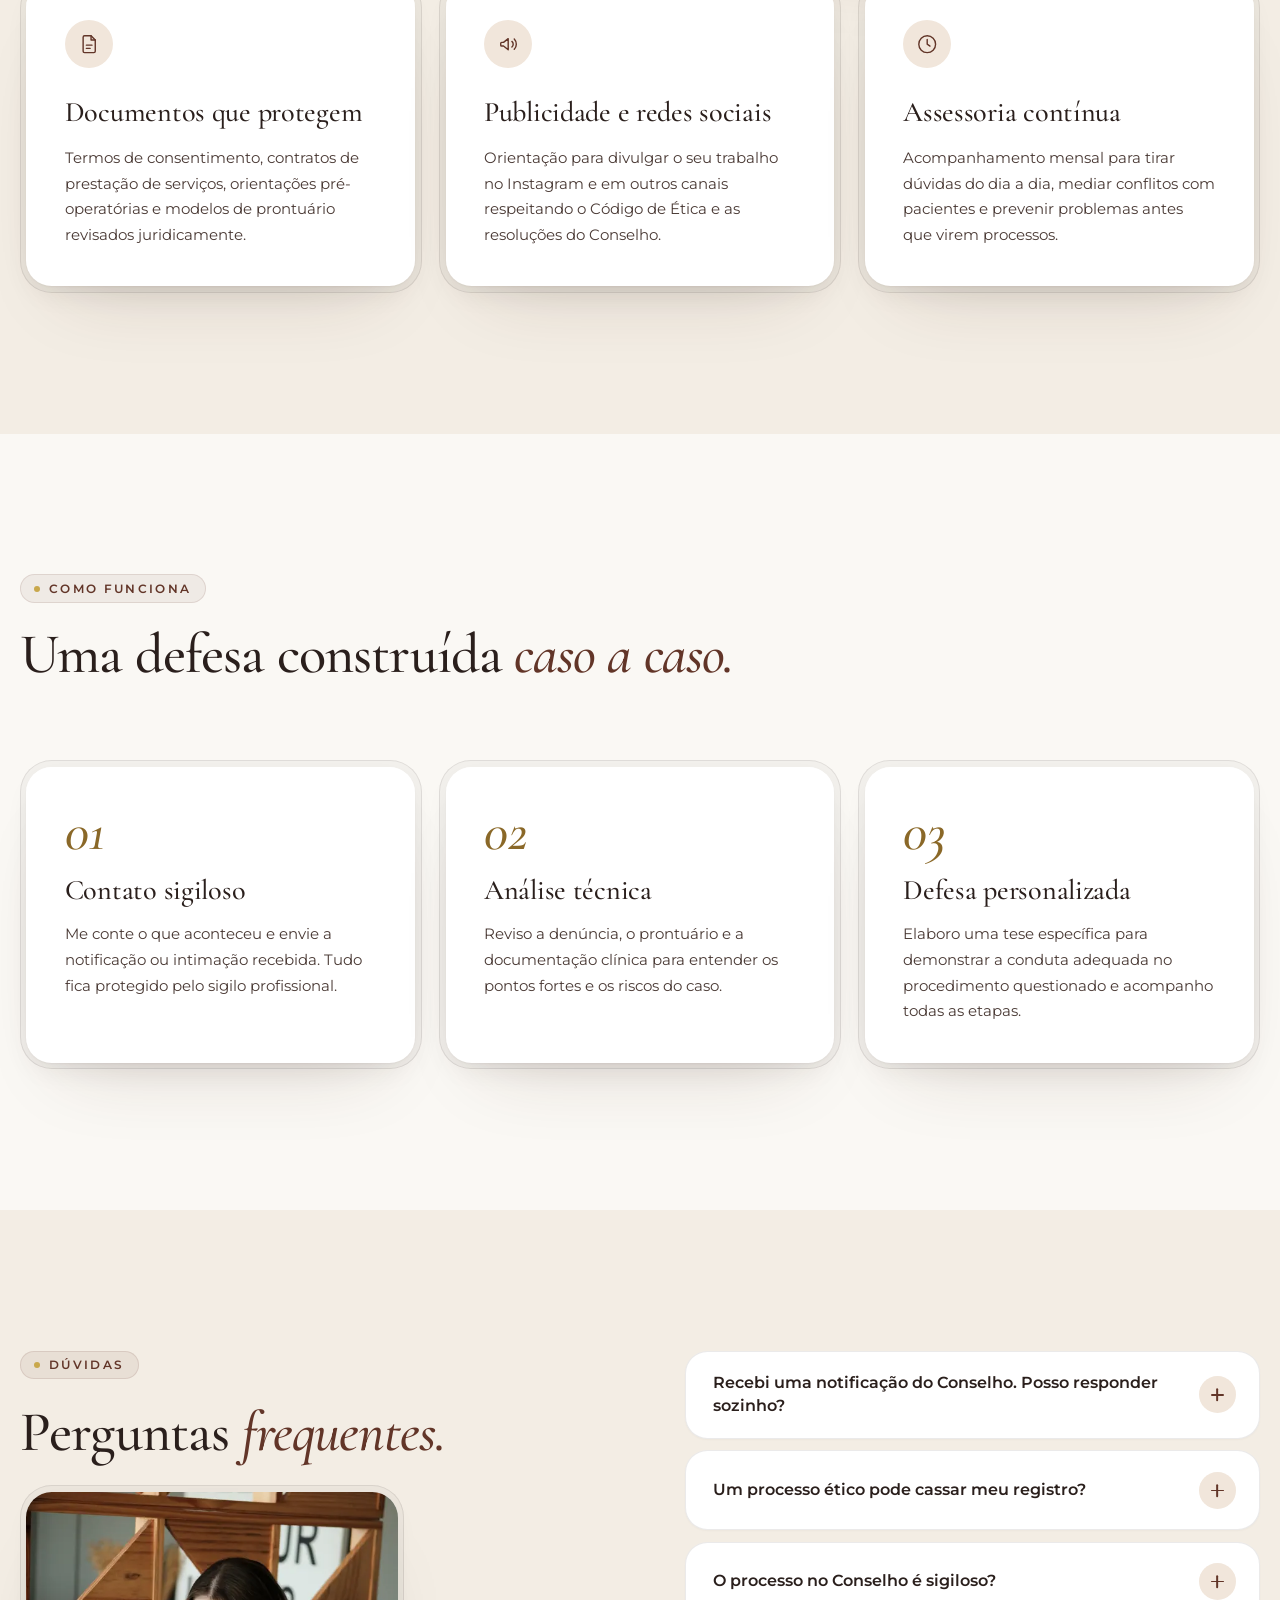
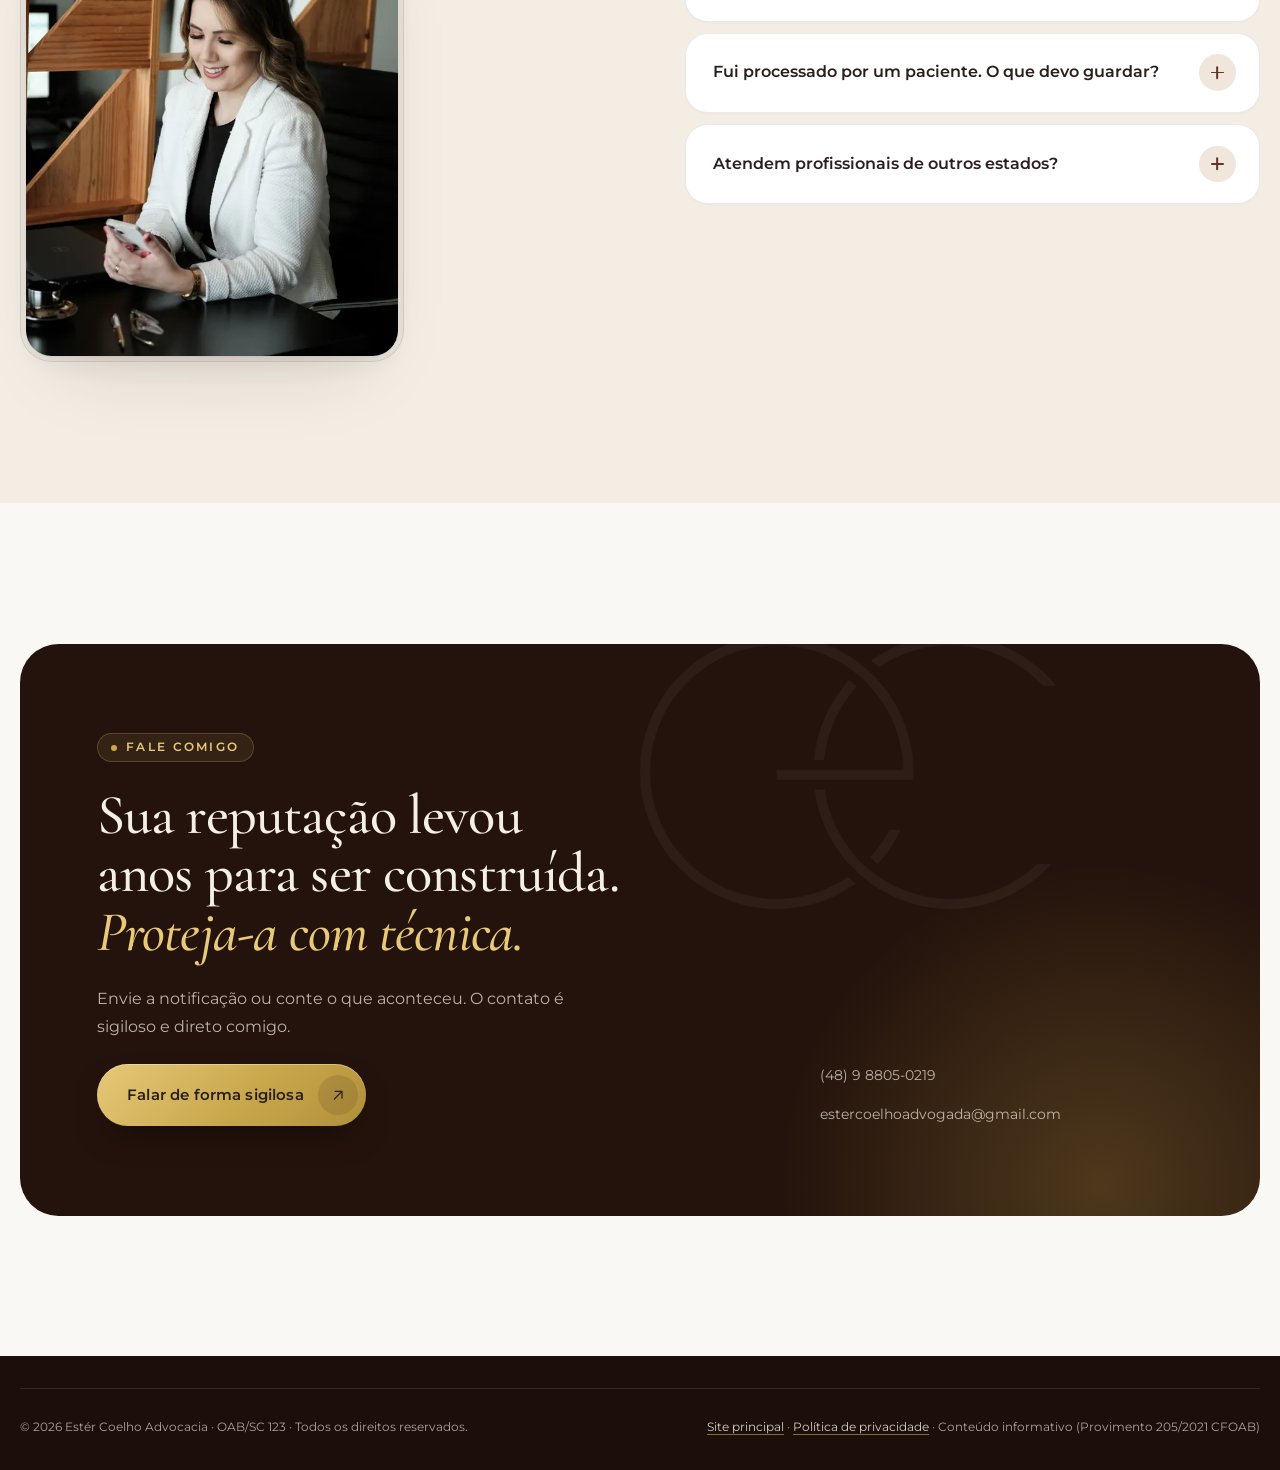
==== commit 0721c5e1: "Ajustes: faixa animada, largura do menu e filete da foto - Faixa de temas mais lenta, pausa no hover" ====
--- a/defesa-medica/index.html
+++ b/defesa-medica/index.html
@@ -27,7 +27,7 @@
   <link rel="preload" href="../assets/fonts/cormorant.woff2" as="font" type="font/woff2" crossorigin>
   <link rel="preload" href="../assets/fonts/cormorant-italic.woff2" as="font" type="font/woff2" crossorigin>
   <link rel="preload" href="../assets/fonts/montserrat.woff2" as="font" type="font/woff2" crossorigin>
-  <link rel="stylesheet" href="../assets/css/style.css?v=5">
+  <link rel="stylesheet" href="../assets/css/style.css?v=6">
   <link rel="preload" as="image" href="../assets/img/ester-caminhando-800.webp" imagesrcset="../assets/img/ester-caminhando-600.webp 600w, ../assets/img/ester-caminhando-800.webp 800w, ../assets/img/ester-caminhando-1400.webp 1400w" imagesizes="(max-width: 860px) 92vw, 44vw">
   <script>document.documentElement.classList.add("js")</script>
 
@@ -312,6 +312,6 @@
     <span class="wa-float__label">Fale comigo</span>
   </a>
 
-  <script src="../assets/js/main.js?v=5" defer></script>
+  <script src="../assets/js/main.js?v=6" defer></script>
 </body>
 </html>
--- a/assets/css/style.css
+++ b/assets/css/style.css
@@ -218,7 +218,7 @@
 .nav {
   position: fixed; top: 1rem; left: 50%; z-index: 40;
   transform: translateX(-50%);
-  width: min(1180px, calc(100% - 1.5rem));
+  width: var(--wrap);
   display: flex; align-items: center; justify-content: space-between; gap: 1rem;
   padding: 0.55rem 0.55rem 0.55rem 1.4rem;
   border-radius: 999px;
@@ -359,10 +359,6 @@
   -webkit-mask-image: radial-gradient(50% 50% at 50% 46%, #000 64%, transparent 100%);
   mask-image: radial-gradient(50% 50% at 50% 46%, #000 64%, transparent 100%);
 }
-.hero__portrait::after {
-  content: ""; position: absolute; left: 12%; right: 12%; bottom: 6%; height: 1px;
-  background: linear-gradient(90deg, transparent, rgba(232, 201, 122, 0.55), transparent);
-}
 
 /* entrada do topo só com movimento (sem esconder), para não atrasar a primeira exibição */
 @keyframes rise { from { transform: translateY(1.25rem); } }
@@ -370,7 +366,8 @@
 
 /* faixa de temas */
 .ticker { background: var(--brand); overflow: hidden; padding-block: 1.3rem; }
-.ticker__track { display: flex; gap: 3rem; width: max-content; animation: ticker 60s linear infinite; }
+.ticker__track { display: flex; gap: 3rem; width: max-content; animation: ticker 120s linear infinite; }
+.ticker:hover .ticker__track { animation-play-state: paused; }
 .ticker__track span {
   font-family: var(--serif); font-style: italic; font-size: 1.35rem; color: var(--cream); white-space: nowrap;
   display: inline-flex; align-items: center; gap: 3rem;
@@ -581,6 +578,7 @@
 @media (prefers-reduced-motion: reduce) {
   html { scroll-behavior: auto; }
   .rise { animation: none; }
+  .ticker__track { animation: none !important; }
   *, *::before, *::after { animation-duration: 0.01ms !important; transition-duration: 0.01ms !important; transition-delay: 0s !important; }
   .js .reveal { opacity: 1; transform: none; filter: none; }
 }
